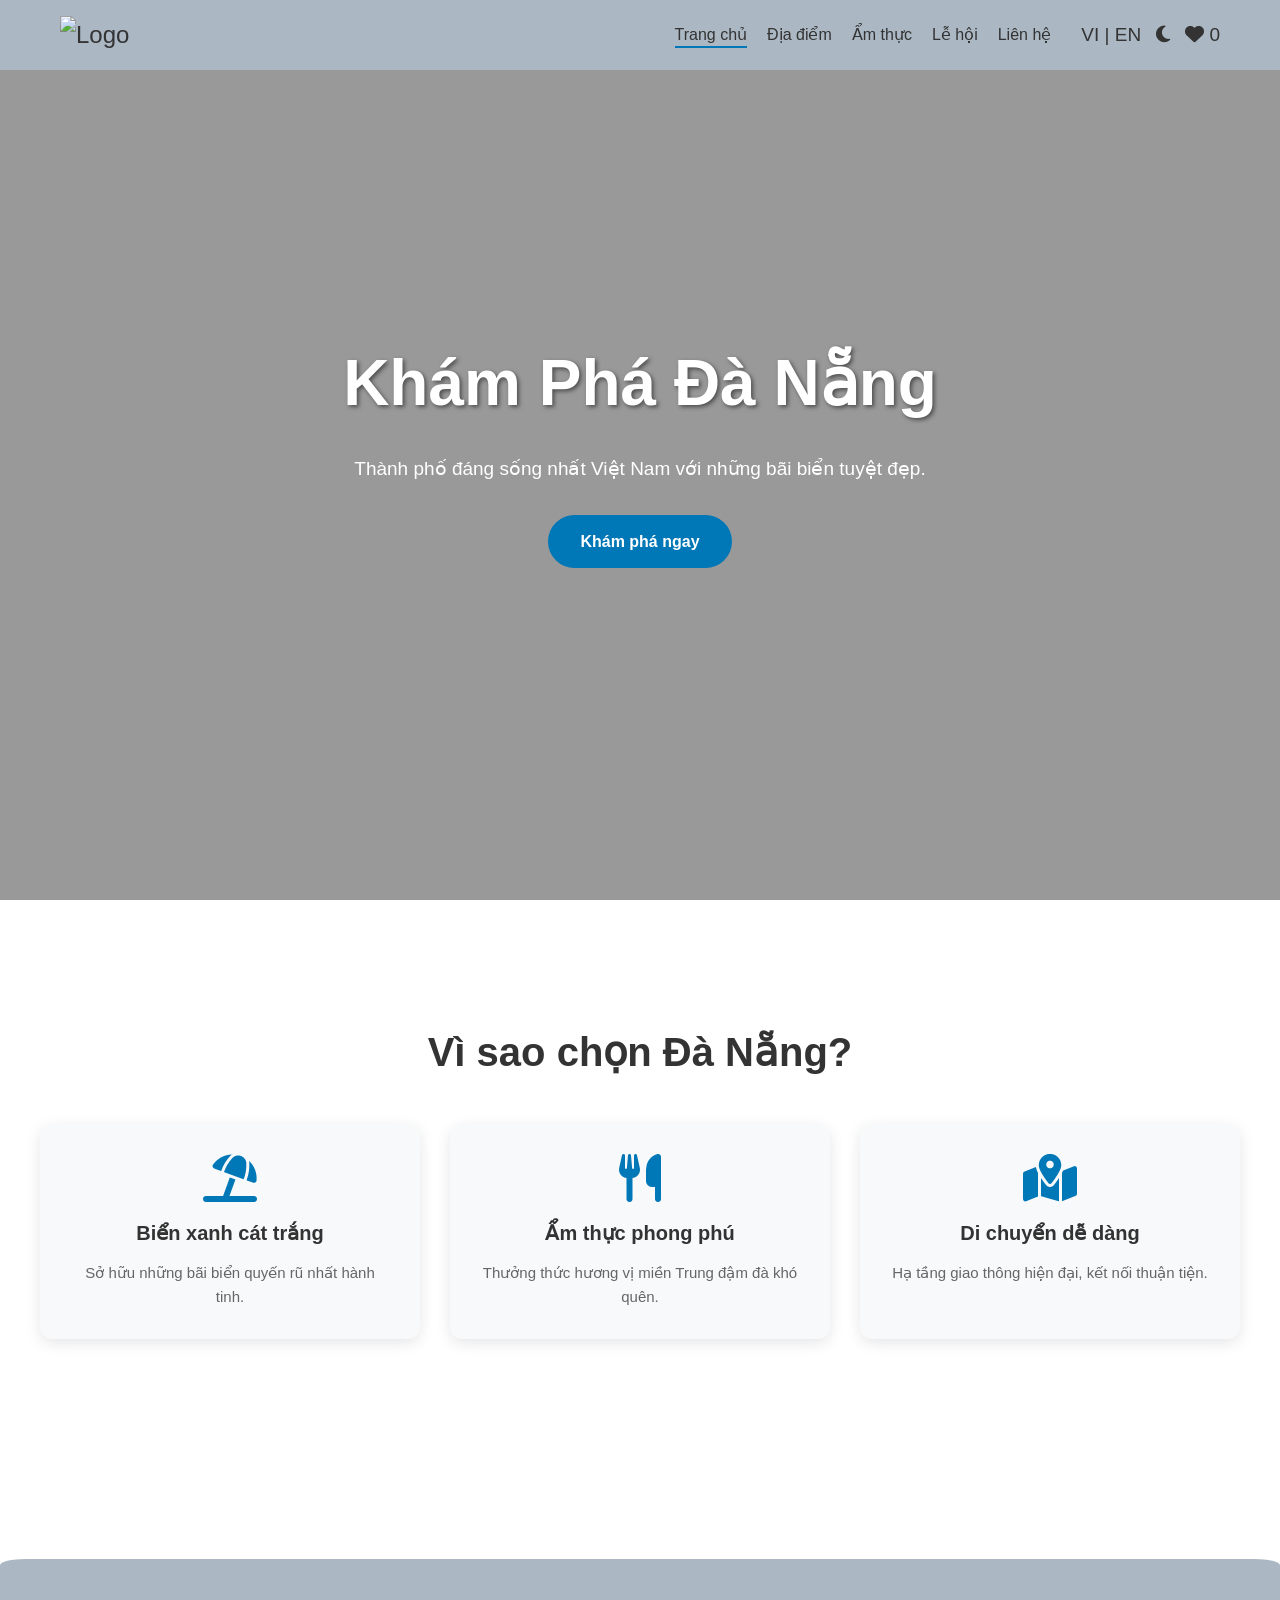
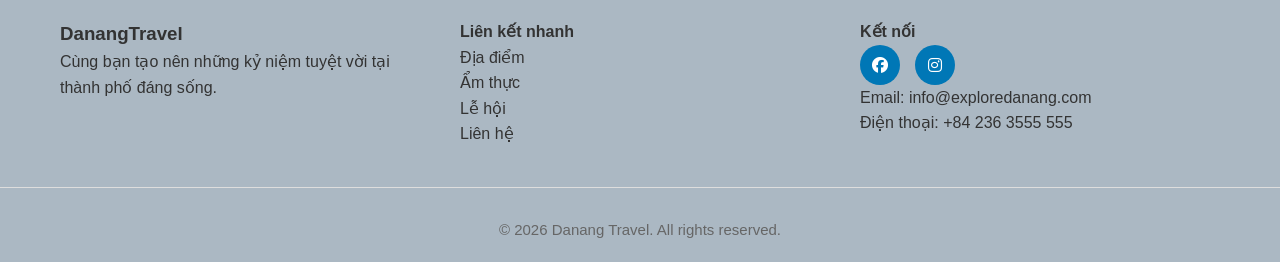
==== index.html @ ede74e79 "Update V2" ====
<!DOCTYPE html>
<html lang="vi">
<head>
    <meta charset="UTF-8">
    <meta name="viewport" content="width=device-width, initial-scale=1.0">
    <meta name="description" content="Khám phá Đà Nẵng - Thành phố đáng sống nhất Việt Nam. Trải nghiệm du lịch tuyệt vời.">
    <title>Đà Nẵng Travel | Khám Phá Thành Phố Biển</title>
    <link rel="stylesheet" href="css/style.css">
    <link rel="stylesheet" href="css/responsive.css">
    <link rel="stylesheet" href="https://cdnjs.cloudflare.com/ajax/libs/font-awesome/6.4.0/css/all.min.css">
    <!-- <link rel="stylesheet" href="../../bootstrap-5.3.8-dist/css/bootstrap.min.css"> -->
</head>
<body>
    <div id="loader" class="loader-container">
        <div class="spinner"></div>
    </div>

    <header class="header" id="header">
        <nav class="navbar container">
            <a href="index.html" class="logo">
                <img src="images/logo.png" alt="Logo">
            </a>
            
            <div class="nav-menu" id="nav-menu">
                <ul class="nav-list">
                    <li><a href="index.html" class="nav-link active" data-i18n="home">Trang chủ</a></li>
                    <li><a href="pages/destinations.html" class="nav-link" data-i18n="destinations">Địa điểm</a></li>
                    <li><a href="pages/cuisine.html" class="nav-link" data-i18n="cuisine">Ẩm thực</a></li>
                    <li><a href="pages/festival.html" class="nav-link" data-i18n="festivals">Lễ hội</a></li>
                    <li><a href="pages/contact.html" class="nav-link" data-i18n="contact">Liên hệ</a></li>
                </ul>
                <div class="nav-actions">
                    <button id="lang-toggle" class="btn-icon">VI | EN</button>
                    <button id="theme-toggle" class="btn-icon"><i class="fa-solid fa-moon"></i></button>
                    <button id="fav-btn" class="btn-icon"><i class="fa-solid fa-heart"></i> <span id="fav-count">0</span></button>
                </div>
            </div>

            <div class="hamburger" id="hamburger">
                <i class="fa-solid fa-bars"></i>
            </div>
        </nav>
    </header>

    <main>
        <section class="hero">
            <div class="slider" id="hero-slider">
                <div class="slide active" style="background-image: url('https://images.unsplash.com/photo-1559592413-7cec4d0cae2b?auto=format&fit=crop&w=1920&q=80');">
                    <div class="hero-content">
                        <h1 data-i18n="hero_title">Khám Phá Đà Nẵng</h1>
                        <p data-i18n="hero_desc">Thành phố đáng sống nhất Việt Nam với những bãi biển tuyệt đẹp và con người thân thiện.</p>
                        <a href="pages/destinations.html" class="btn btn-primary" data-i18n="explore_now">Khám phá ngay</a>
                    </div>
                </div>
                </div>
            <div class="slider-controls">
                <button id="prev-slide"><i class="fa-solid fa-chevron-left"></i></button>
                <button id="next-slide"><i class="fa-solid fa-chevron-right"></i></button>
            </div>
        </section>

        <section class="intro container fade-in">
            <h2 class="section-title" data-i18n="why_danang">Vì sao chọn Đà Nẵng?</h2>
            <div class="features-grid">
                <div class="feature-card">
                    <i class="fa-solid fa-umbrella-beach"></i>
                    <h3 data-i18n="beautiful_beach">Biển xanh cát trắng</h3>
                    <p data-i18n="beach_desc">Sở hữu những bãi biển quyến rũ nhất hành tinh.</p>
                </div>
                <div class="feature-card">
                    <i class="fa-solid fa-utensils"></i>
                    <h3 data-i18n="tasty_food">Ẩm thực phong phú</h3>
                    <p data-i18n="food_desc">Thưởng thức hương vị miền Trung đậm đà khó quên.</p>
                </div>
                <div class="feature-card">
                    <i class="fa-solid fa-map-location-dot"></i>
                    <h3 data-i18n="easy_travel">Di chuyển dễ dàng</h3>
                    <p data-i18n="travel_desc">Hạ tầng giao thông hiện đại, kết nối thuận tiện.</p>
                </div>
            </div>
        </section>
    </main>

    <footer class="footer">
        <div class="container footer-content">
            <div class="footer-col">
                <h3>Danang<span>Travel</span></h3>
                <p>Cùng bạn tạo nên những kỷ niệm tuyệt vời tại thành phố đáng sống.</p>
            </div>
            <div class="footer-col">
                <h4 data-i18n="quick_links">Liên kết nhanh</h4>
                <ul>
                    <li><a href="pages/destinations.html">Địa điểm</a></li>
                    <li><a href="pages/cuisine.html">Ẩm thực</a></li>
                    <li><a href="pages/festivals.html">Lễ hội</a></li>
                    <li><a href="pages/contact.html">Liên hệ</a></li>
                </ul>
            </div>
            <div class="footer-col">
                <h4 data-i18n="connect">Kết nối</h4>
                <div class="social-links">
                    <a href="#"><i class="fa-brands fa-facebook"></i></a>
                    <a href="#"><i class="fa-brands fa-instagram"></i></a>
                </div>
                <p class="footer-contact">
                    Email: info@exploredanang.com<br>
                    Điện thoại: +84 236 3555 555
                </p>
            </div>
        </div>
        <div class="footer-bottom">
            <p>&copy; 2026 Danang Travel. All rights reserved.</p>
        </div>
    </footer>

    <button id="back-to-top"><i class="fa-solid fa-arrow-up"></i></button>

    <script src="js/main.js"></script>
    <script src="js/slider.js"></script>
</body>
</html>
---- css/style.css ----
/* --- Variables & Reset --- */
:root {
    --primary-color: #0077b6;
    /* Xanh biển */
    --secondary-color: #ffd166;
    /* Vàng nắng */
    --text-dark: #333333;
    --text-light: #666666;
    --bg-light: #ffffff;
    --bg-gray: #f8f9fa;
    --bg-gray-100: #abb8c3;
    --transition: all 0.3s ease;
    --shadow: 0 4px 15px rgba(0,0,0,0.1);
    --radius: 12px;
}

/* Dark Mode Variables */
body.dark-mode {
    --text-dark: #f1f1f1;
    --text-light: #cccccc;
    --bg-light: #1a1a1a;
    --bg-gray: #2d2d2d;
    --shadow: 0 4px 15px rgba(255,255,255,0.05);
}

* {
    margin: 0;
    padding: 0;
    box-sizing: border-box;
    font-family: 'Segoe UI', Tahoma, Geneva, Verdana, sans-serif;
}

body {
    background-color: var(--bg-light);
    color: var(--text-dark);
    line-height: 1.6;
    transition: background-color var(--transition), color var(--transition);
}

.container {
    max-width: 1200px;
    margin: 0 auto;
    padding: 0 20px;
}

a {
    text-decoration: none;
    color: inherit;
}
ul {
    list-style: none;
}

/* --- Header & Navbar --- */
.header {
    position: fixed;
    top: 0; left: 0; width: 100%;
    background-color: var(--bg-gray-100);
    box-shadow: var(--shadow);
    z-index: 1000;
    transition: var(--transition);
}

.navbar {
    display: flex;
    justify-content: space-between;
    align-items: center;
    height: 70px;
}

.logo {
    font-size: 24px;
}
.logo img {
    height: 80px;
    width: auto;
}

.nav-menu {
    display: flex;
    align-items: center;
    gap: 30px;
}
.nav-list {
    display: flex;
    gap: 20px;
}
.nav-link {
    font-weight: 500;
    position: relative;
    padding: 5px 0;
}
.nav-link::after {
    content: '';
    position: absolute;
    width: 0;
    height: 2px;
    bottom: 0;
    left: 0;
    background-color: var(--primary-color);
    transition: var(--transition);
}
.nav-link.active::after,
.nav-link:hover::after {
    width: 100%;
}

.nav-actions {
    display: flex;
    gap: 15px;
}
.btn-icon {
    background: none;
    border: none;
    font-size: 19px;
    cursor: pointer;
    color: var(--text-dark);
}
.btn-icon i.active {
    color: #ff4d4d;
}
/* Cho tim yêu thích */

.hamburger {
    display: none;
    font-size: 24px;
    cursor: pointer;
}

/* --- Hero Section --- */
.hero {
    position: relative;
    height: 100vh;
    overflow: hidden;
}
.slide {
    position: absolute;
    top: 0;
    left: 0;
    width: 100%;
    height: 100%;
    background-size: cover;
    background-position: center;
    opacity: 0;
    transition: opacity 0.8s ease-in-out;
}
.slide.active {
    opacity: 1;
}
.slide::before {
    content: '';
    position: absolute;
    inset: 0;
    background: rgba(0,0,0,0.4);
}
.hero-content {
    position: relative;
    z-index: 10;
    height: 100%;
    display: flex;
    flex-direction: column;
    justify-content: center;
    align-items: center;
    text-align: center;
    color: #fff;
}
.hero-content h1 {
    font-size: 64px;
    margin-bottom: 20px;
    text-shadow: 2px 2px 4px rgba(0,0,0,0.5);
}
.hero-content p {
    font-size: 19px;
    margin-bottom: 30px;
}

/* Buttons */
.btn {
    padding: 12px 30px;
    border-radius: 30px;
    font-weight: bold;
    cursor: pointer;
    transition: var(--transition);
    display: inline-block;
    border: 2px solid transparent;
}
.btn-primary {
    background-color: var(--primary-color);
    color: #fff;
}
.btn-primary:hover {
    background-color: #005f8f;
    transform: translateY(-3px);
}
.btn-outline {
    border-color: var(--primary-color);
    color: var(--primary-color);
}
.btn-outline:hover {
    background-color: var(--primary-color);
    color: #fff;
}

/* --- UI Components (Cards, Grid) --- */
.section-title {
    text-align: center;
    margin: 60px 0 40px;
    font-size: 40px;
}
.destinations-grid,
.features-grid {
    display: grid;
    grid-template-columns: repeat(auto-fit, minmax(300px, 1fr));
    gap: 30px;
    margin-bottom: 60px;
}

.card {
    background: var(--bg-gray);
    border-radius: var(--radius);
    overflow: hidden;
    box-shadow: var(--shadow);
    transition: var(--transition);
    position: relative;
}
.card:hover {
    transform: translateY(-10px);
}
.card-img-wrapper {
    position: relative;
    height: 250px;
    overflow: hidden;
}
.card-img-wrapper img {
    width: 100%;
    height: 100%;
    object-fit: cover;
    transition: transform 0.5s ease;
    cursor: pointer;
}
.card:hover .card-img-wrapper img {
    transform: scale(1.1);
}
.fav-icon-btn {
    position: absolute;
    top: 15px;
    right: 15px;
    background: #fff;
    border: none;
    border-radius: 50%;
    width: 40px;
    height: 40px;
    cursor: pointer;
    font-size: 1.2rem;
    color: #ccc;
    box-shadow: var(--shadow);
    z-index: 2;
    transition: var(--transition);
}
.fav-icon-btn.liked {
    color: #ff4d4d;
}
.card-content {
    padding: 20px;
}

.feature-card {
    background: var(--bg-gray);
    border-radius: var(--radius);
    padding: 30px;
    text-align: center;
    box-shadow: var(--shadow);
    transition: var(--transition);
}

.feature-card:hover {
    transform: translateY(-10px);
    box-shadow: 0 8px 25px rgba(0, 0, 0, 0.15);
}

.feature-card i {
    font-size: 48px;
    color: var(--primary-color);
    margin-bottom: 15px;
    display: block;
}

.feature-card h3 {
    font-size: 20px;
    margin-bottom: 12px;
    color: var(--text-dark);
}

.feature-card p {
    color: var(--text-light);
    font-size: 15px;
}

/* --- Search & Utilities --- */
.search-container {
    max-width: 600px;
    margin: 0 auto 40px;
    position: relative;
}
.search-input {
    width: 100%;
    padding: 15px 50px 15px 20px;
    border-radius: 30px;
    border: 1px solid #ccc;
    font-size: 16px;
    background: var(--bg-gray);
    color: var(--text-dark);
}
.search-icon {
    position: absolute;
    right: 20px;
    top: 50%;
    transform: translateY(-50%);
    color: var(--text-light);
}
.hidden {
    display: none !important;
}

/* --- Lightbox --- */
.lightbox {
    position: fixed;
    z-index: 2000;
    left: 0;
    top: 0;
    width: 100%;
    height: 100%;
    background-color: rgba(0,0,0,0.9);
    display: flex;
    justify-content: center;
    align-items: center;
}
.lightbox-content {
    max-width: 90%;
    max-height: 80vh;
    animation: zoomIn 0.3s;
}
.close-lightbox {
    position: absolute;
    top: 20px;
    right: 40px;
    color: #f1f1f1;
    font-size: 40px;
    font-weight: bold;
    cursor: pointer;
}
.next-lightbox,
.prev-lightbox {
    cursor: pointer;
    position: absolute;
    top: 50%;
    width: auto;
    padding: 16px;
    margin-top: -50px;
    color: white;
    font-weight: bold;
    font-size: 20px;
    transition: 0.6s ease;
    user-select: none;
}
.prev-lightbox {
    left: 0;
}
.next-lightbox {
    right: 0;
}

/* Animations */
@keyframes zoomIn {
    from {
        transform: scale(0.8);
        opacity: 0;
    }
    to {
        transform: scale(1);
        opacity: 1;
    }
}
.fade-in {
    opacity: 1;
    transform: translateY(0);
    transition: 0.6s ease-out;
}
.fade-in.visible {
    opacity: 1;
    transform: translateY(0);
}

.intro {
    padding: 60px 0;
}

/* Loader */
#loader {
    position: fixed;
    inset: 0;
    background: var(--bg-light);
    z-index: 9999;
    display: flex;
    justify-content: center;
    align-items: center;
}
.spinner {
    width: 50px;
    height: 50px;
    border: 5px solid var(--bg-gray);
    border-top-color: var(--primary-color);
    border-radius: 50%;
    animation: spin 1s linear infinite;
}
@keyframes spin {
    to {
        transform: rotate(360deg);
    }
}

/* --- Footer --- */
.footer {
    background-color: var(--bg-gray-100);
    color: var(--text-dark);
    padding: 60px 0 20px;
    margin-top: 100px;
    transition: var(--transition);
    border-radius: 2% 2% 0 0;
}

.footer-content {
    display: grid;
    grid-template-columns: repeat(auto-fit, minmax(250px, 1fr));
    gap: 40px;
    margin-bottom: 40px;
}

.footer-section h3 {
    font-size: 19px;
    margin-bottom: 20px;
    color: var(--primary-color);
}

.footer-section ul li {
    margin-bottom: 12px;
}

.footer-section a {
    color: var(--text-light);
    transition: var(--transition);
    display: inline-block;
}

.footer-section a:hover {
    color: var(--primary-color);
    transform: translateX(5px);
}

/* Newsletter */
.newsletter-section {
    display: flex;
    flex-direction: column;
    gap: 15px;
}

.newsletter-input {
    display: flex;
    gap: 10px;
}

.newsletter-input input {
    flex: 1;
    padding: 12px 15px;
    border: 1px solid #ccc;
    border-radius: 8px;
    font-size: 15px;
    background: var(--bg-light);
    color: var(--text-dark);
    transition: var(--transition);
}

.newsletter-input input:focus {
    outline: none;
    border-color: var(--primary-color);
    box-shadow: 0 0 5px rgba(0, 119, 182, 0.3);
}

.newsletter-input button {
    padding: 12px 20px;
    background-color: var(--primary-color);
    color: white;
    border: none;
    border-radius: 8px;
    cursor: pointer;
    font-weight: 600;
    transition: var(--transition);
}

.newsletter-input button:hover {
    background-color: #005f8f;
    transform: translateY(-2px);
}

/* Social Links */
.social-links {
    display: flex;
    gap: 15px;
}

.social-links a {
    width: 40px;
    height: 40px;
    display: flex;
    align-items: center;
    justify-content: center;
    background-color: var(--primary-color);
    color: white;
    border-radius: 50%;
    transition: var(--transition);
}

.social-links a:hover {
    background-color: #005f8f;
    transform: translateY(-5px);
}

/* Footer Bottom */
.footer-bottom {
    display: flex;
    justify-content: space-between;
    align-items: center;
    padding-top: 30px;
    border-top: 1px solid #ddd;
    flex-wrap: wrap;
    gap: 20px;
}

.footer-bottom p {
    color: var(--text-light);
    font-size: 15px;
    text-align: center;
    flex: 1 1 100%;
}

.footer-links {
    display: flex;
    gap: 20px;
}

.footer-links a {
    color: var(--text-light);
    font-size: 15px;
    transition: var(--transition);
}

.footer-links a:hover {
    color: var(--primary-color);
}

/* Back to Top Button */
#back-to-top {
    position: fixed;
    bottom: 30px;
    right: 30px;
    background: var(--primary-color);
    color: white;
    width: 50px;
    height: 50px;
    border-radius: 50%;
    display: flex;
    justify-content: center;
    align-items: center;
    font-size: 1.5rem;
    cursor: pointer;
    box-shadow: var(--shadow);
    opacity: 0;
    pointer-events: none;
    transition: var(--transition);
    z-index: 999;
}
#back-to-top.show {
    opacity: 1;
    pointer-events: auto;
}
#back-to-top:hover {
    background: var(--primary-color);
    transform: translateY(-5px);
}

/* Dark Mode Footer */
body.dark-mode .footer {
    background-color: #222;
    border-top-color: #0099d8;
}

body.dark-mode .footer-section a {
    color: #bbb;
}

body.dark-mode .footer-section a:hover {
    color: #0099d8;
}

body.dark-mode .newsletter-input input {
    background-color: #333;
    border-color: #555;
    color: #f1f1f1;
}

body.dark-mode .footer-bottom {
    border-top-color: #444;
}

body.dark-mode .footer-links a {
    color: #bbb;
}

body.dark-mode .footer-links a:hover {
    color: #0099d8;
}

/* Responsive Footer */
@media (max-width: 768px) {
    .footer-content {
        grid-template-columns: 1fr;
        gap: 30px;
    }

    .footer-bottom {
        flex-direction: column;
        text-align: center;
    }

    .footer-links {
        justify-content: center;
    }

    .newsletter-input {
        flex-direction: column;
    }

    .back-to-top {
        bottom: 20px;
        right: 20px;
        width: 45px;
        height: 45px;
        font-size: 1.2rem;
    }
}
---- css/responsive.css ----
@media (max-width: 992px) {
    .hero-content h1 {
        font-size: 3rem;
    }
}

@media (max-width: 768px) {
    .hamburger {
        display: block;
    }

    .nav-menu {
        position: fixed;
        top: 70px;
        left: -100%;
        flex-direction: column;
        width: 100%;
        height: calc(100vh - 70px);
        background-color: var(--bg-light);
        transition: var(--transition);
        padding-top: 40px;
    }

    .nav-menu.active {
        left: 0;
    }
    .nav-list {
        flex-direction: column;
        align-items: center;
        gap: 30px;
    }

    .footer-content {
        flex-direction: column;
        gap: 30px;
        text-align: center;
    }
    .hero-content h1 {
        font-size: 2.5rem;
    }

    .next-lightbox,
    .prev-lightbox {
        padding: 10px;
        font-size: 16px;
    }
}
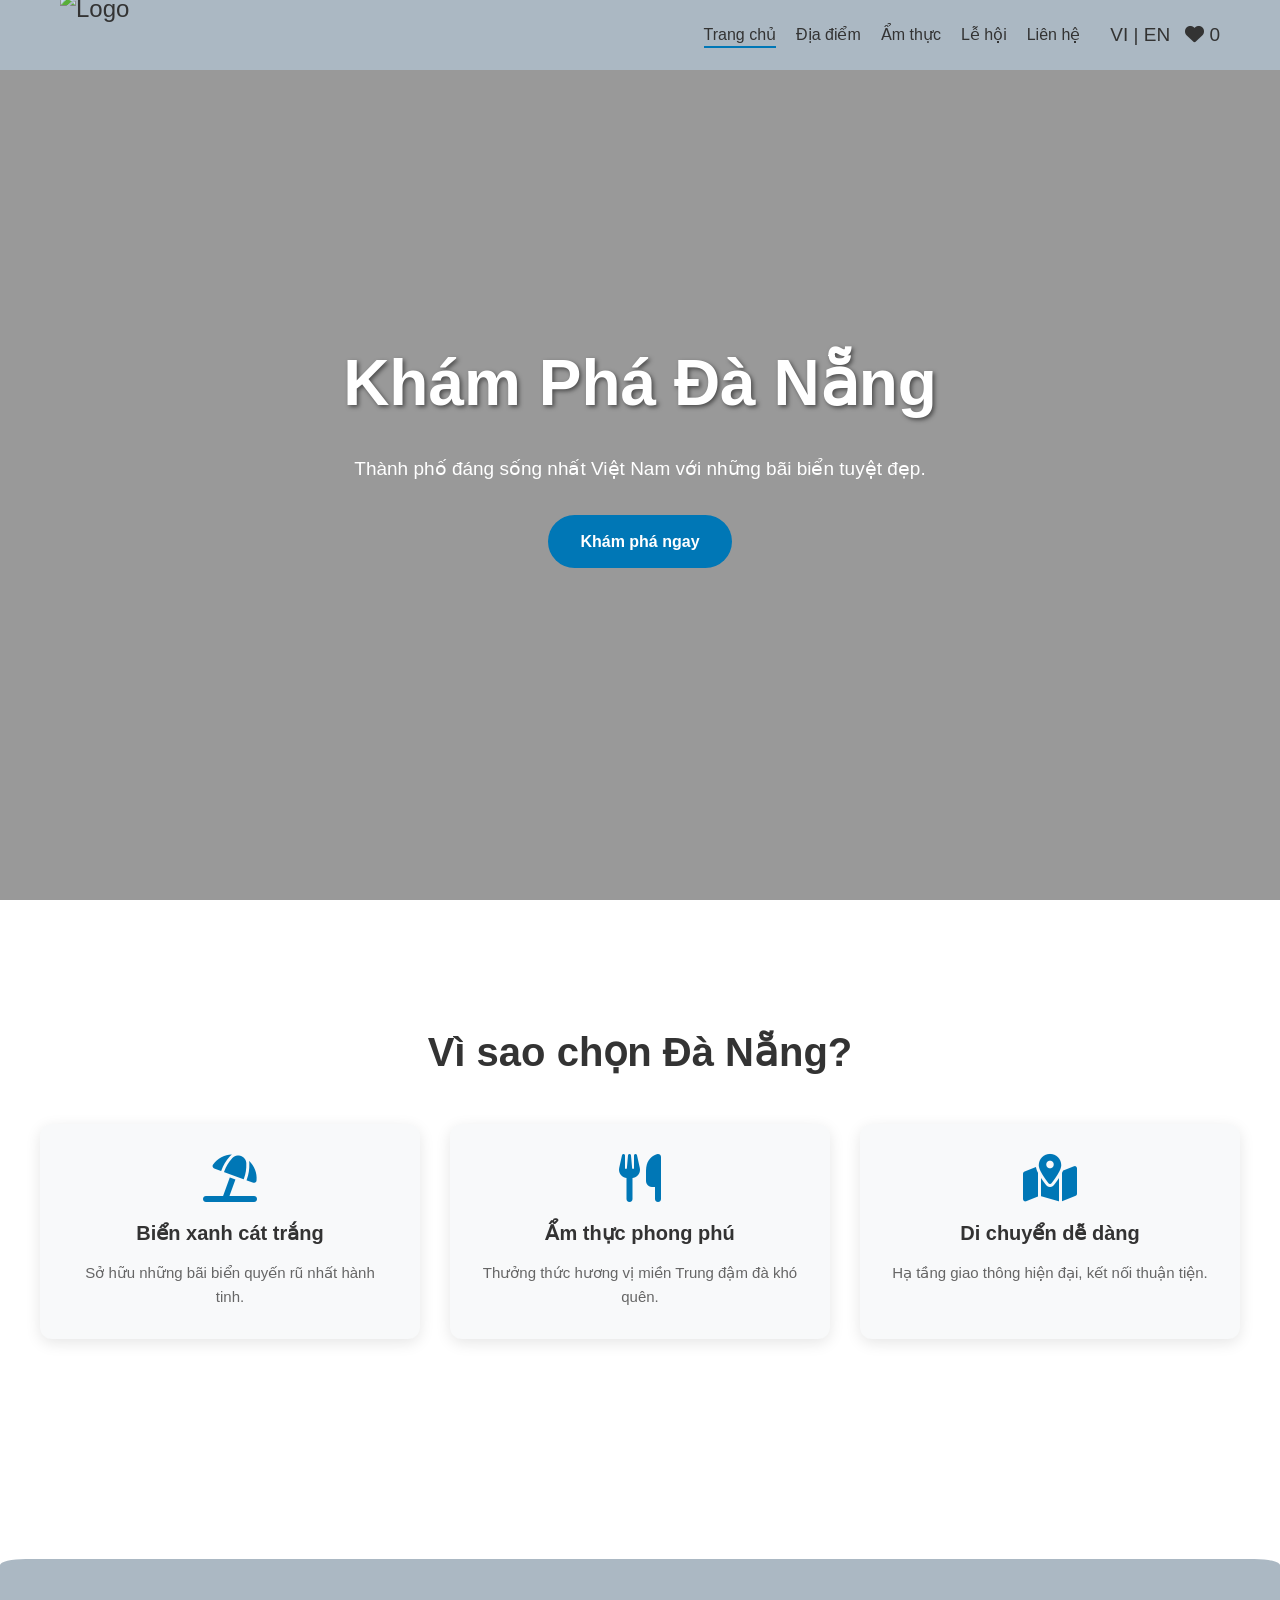
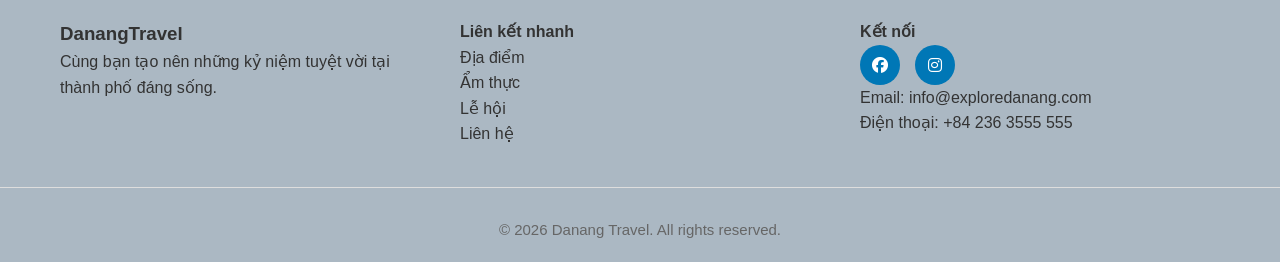
==== commit 81935250: "-Dark mode" ====
--- a/index.html
+++ b/index.html
@@ -31,7 +31,6 @@
                 </ul>
                 <div class="nav-actions">
                     <button id="lang-toggle" class="btn-icon">VI | EN</button>
-                    <button id="theme-toggle" class="btn-icon"><i class="fa-solid fa-moon"></i></button>
                     <button id="fav-btn" class="btn-icon"><i class="fa-solid fa-heart"></i> <span id="fav-count">0</span></button>
                 </div>
             </div>
--- a/css/style.css
+++ b/css/style.css
@@ -14,15 +14,6 @@
     --radius: 12px;
 }
 
-/* Dark Mode Variables */
-body.dark-mode {
-    --text-dark: #f1f1f1;
-    --text-light: #cccccc;
-    --bg-light: #1a1a1a;
-    --bg-gray: #2d2d2d;
-    --shadow: 0 4px 15px rgba(255,255,255,0.05);
-}
-
 * {
     margin: 0;
     padding: 0;
@@ -69,10 +60,12 @@
 }
 
 .logo {
+    display: flex;
+    align-items: center;
     font-size: 24px;
 }
 .logo img {
-    height: 80px;
+    height: 90px;
     width: auto;
 }
 
@@ -207,8 +200,7 @@
     margin: 60px 0 40px;
     font-size: 40px;
 }
-.destinations-grid,
-.features-grid {
+.destinations-grid, .features-grid {
     display: grid;
     grid-template-columns: repeat(auto-fit, minmax(300px, 1fr));
     gap: 30px;
@@ -588,37 +580,7 @@
     transform: translateY(-5px);
 }
 
-/* Dark Mode Footer */
-body.dark-mode .footer {
-    background-color: #222;
-    border-top-color: #0099d8;
-}
-
-body.dark-mode .footer-section a {
-    color: #bbb;
-}
-
-body.dark-mode .footer-section a:hover {
-    color: #0099d8;
-}
-
-body.dark-mode .newsletter-input input {
-    background-color: #333;
-    border-color: #555;
-    color: #f1f1f1;
-}
-
-body.dark-mode .footer-bottom {
-    border-top-color: #444;
-}
-
-body.dark-mode .footer-links a {
-    color: #bbb;
-}
-
-body.dark-mode .footer-links a:hover {
-    color: #0099d8;
-}
+
 
 /* Responsive Footer */
 @media (max-width: 768px) {
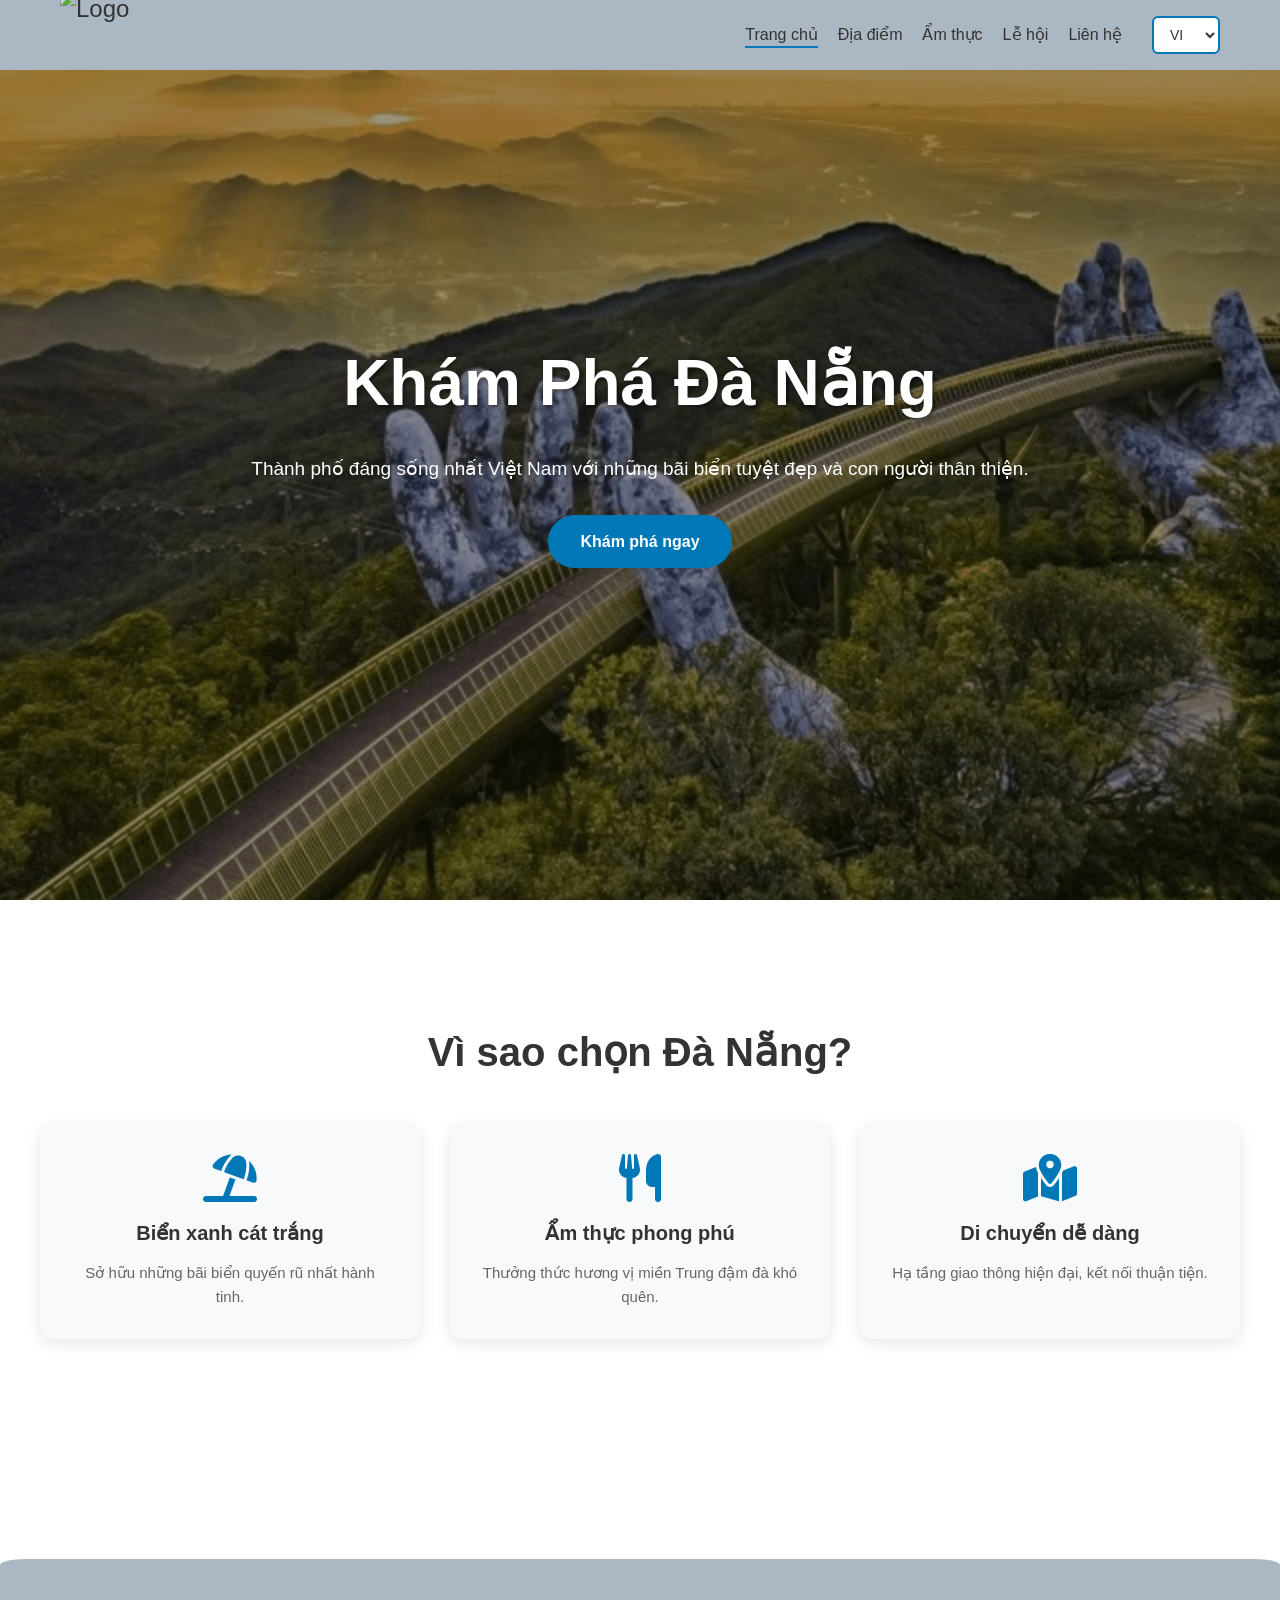
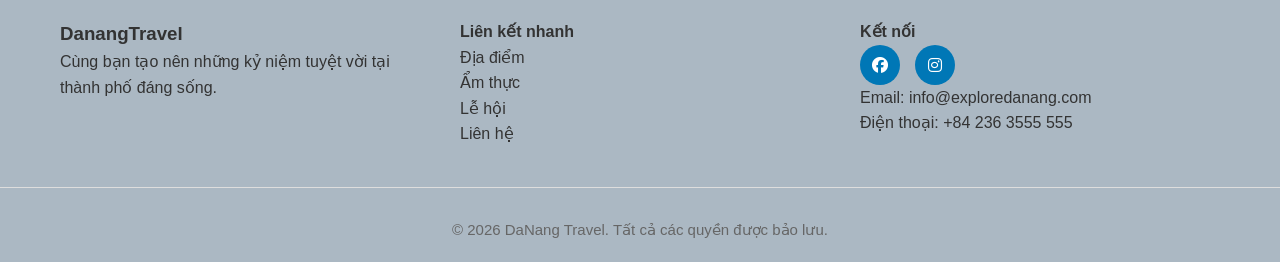
==== commit f9f7db58: "Full Update" ====
--- a/index.html
+++ b/index.html
@@ -8,7 +8,7 @@
     <link rel="stylesheet" href="css/style.css">
     <link rel="stylesheet" href="css/responsive.css">
     <link rel="stylesheet" href="https://cdnjs.cloudflare.com/ajax/libs/font-awesome/6.4.0/css/all.min.css">
-    <!-- <link rel="stylesheet" href="../../bootstrap-5.3.8-dist/css/bootstrap.min.css"> -->
+    <script src="js/i18n.js"></script>
 </head>
 <body>
     <div id="loader" class="loader-container">
@@ -30,8 +30,10 @@
                     <li><a href="pages/contact.html" class="nav-link" data-i18n="contact">Liên hệ</a></li>
                 </ul>
                 <div class="nav-actions">
-                    <button id="lang-toggle" class="btn-icon">VI | EN</button>
-                    <button id="fav-btn" class="btn-icon"><i class="fa-solid fa-heart"></i> <span id="fav-count">0</span></button>
+                    <select id="lang-toggle" class="lang-select">
+                        <option value="vi">VI</option>
+                        <option value="en">EN</option>
+                    </select>
                 </div>
             </div>
 
@@ -44,14 +46,23 @@
     <main>
         <section class="hero">
             <div class="slider" id="hero-slider">
-                <div class="slide active" style="background-image: url('https://images.unsplash.com/photo-1559592413-7cec4d0cae2b?auto=format&fit=crop&w=1920&q=80');">
+                <div class="slide active" style="background-image: url('images/destinations/cau-vang.png');">
                     <div class="hero-content">
                         <h1 data-i18n="hero_title">Khám Phá Đà Nẵng</h1>
                         <p data-i18n="hero_desc">Thành phố đáng sống nhất Việt Nam với những bãi biển tuyệt đẹp và con người thân thiện.</p>
                         <a href="pages/destinations.html" class="btn btn-primary" data-i18n="explore_now">Khám phá ngay</a>
                     </div>
                 </div>
+
+                <div class="slide" style="background-image: url('images/destinations/Quang-canh-bien-My-Khe.png');">
+                    <div class="hero-content">
+                        <h1 data-i18n="hero_title_2">Biển Xanh Cát Trắng</h1>
+                        <p data-i18n="hero_desc_2">Sở hữu những bãi biển quyến rũ nhất hành tinh do Forbes bình chọn.</p>
+                        <a href="pages/destinations.html" class="btn btn-primary" data-i18n="explore_now">Khám phá ngay</a>
+                    </div>
                 </div>
+            </div>
+
             <div class="slider-controls">
                 <button id="prev-slide"><i class="fa-solid fa-chevron-left"></i></button>
                 <button id="next-slide"><i class="fa-solid fa-chevron-right"></i></button>
@@ -84,15 +95,15 @@
         <div class="container footer-content">
             <div class="footer-col">
                 <h3>Danang<span>Travel</span></h3>
-                <p>Cùng bạn tạo nên những kỷ niệm tuyệt vời tại thành phố đáng sống.</p>
+                <p data-i18n="footer_desc">Cùng bạn tạo nên những kỷ niệm tuyệt vời tại thành phố đáng sống.</p>
             </div>
             <div class="footer-col">
                 <h4 data-i18n="quick_links">Liên kết nhanh</h4>
                 <ul>
-                    <li><a href="pages/destinations.html">Địa điểm</a></li>
-                    <li><a href="pages/cuisine.html">Ẩm thực</a></li>
-                    <li><a href="pages/festivals.html">Lễ hội</a></li>
-                    <li><a href="pages/contact.html">Liên hệ</a></li>
+                    <li><a href="pages/destinations.html" data-i18n="destinations">Địa điểm</a></li>
+                    <li><a href="pages/cuisine.html" data-i18n="cuisine">Ẩm thực</a></li>
+                    <li><a href="pages/festival.html" data-i18n="festivals">Lễ hội</a></li>
+                    <li><a href="pages/contact.html" data-i18n="contact">Liên hệ</a></li>
                 </ul>
             </div>
             <div class="footer-col">
@@ -102,13 +113,13 @@
                     <a href="#"><i class="fa-brands fa-instagram"></i></a>
                 </div>
                 <p class="footer-contact">
-                    Email: info@exploredanang.com<br>
-                    Điện thoại: +84 236 3555 555
+                    <span data-i18n="email">Email</span>: info@exploredanang.com<br>
+                    <span data-i18n="phone">Điện thoại</span>: +84 236 3555 555
                 </p>
             </div>
         </div>
         <div class="footer-bottom">
-            <p>&copy; 2026 Danang Travel. All rights reserved.</p>
+            <p data-i18n="all_rights">&copy; 2026 DaNang Travel. Tất cả các quyền được bảo lưu.</p>
         </div>
     </footer>
 
--- a/css/style.css
+++ b/css/style.css
@@ -1,612 +1,877 @@
-/* --- Variables & Reset --- */
 :root {
-    --primary-color: #0077b6;
-    /* Xanh biển */
-    --secondary-color: #ffd166;
-    /* Vàng nắng */
-    --text-dark: #333333;
-    --text-light: #666666;
-    --bg-light: #ffffff;
-    --bg-gray: #f8f9fa;
-    --bg-gray-100: #abb8c3;
-    --transition: all 0.3s ease;
-    --shadow: 0 4px 15px rgba(0,0,0,0.1);
-    --radius: 12px;
-}
-
+  --primary-color: #0077b6;
+  --secondary-color: #ffd166;
+  --text-dark: #333;
+  --text-light: #666;
+  --bg-light: #fff;
+  --bg-gray: #f8f9fa;
+  --bg-gray-100: #abb8c3;
+  --transition: all 0.3s ease;
+  --shadow: 0 4px 15px rgba(0, 0, 0, 0.1);
+  --radius: 12px;
+}
+@keyframes fadein {
+  from {
+    opacity: 0;
+    transform: translatey(20px);
+  }
+  to {
+    opacity: 1;
+    transform: translatey(0);
+  }
+}
+@keyframes spin {
+  0% {
+    transform: rotate(0deg);
+  }
+  100% {
+    transform: rotate(360deg);
+  }
+}
+.fade-in {
+  animation: fadein 0.6s ease-out forwards;
+}
+.loader-container {
+  position: fixed;
+  inset: 0;
+  background: #fff;
+  display: flex;
+  justify-content: center;
+  align-items: center;
+  z-index: 9999;
+  opacity: 1;
+  transition: opacity 0.3s ease;
+}
+.spinner {
+  width: 50px;
+  height: 50px;
+  border: 4px solid var(--bg-gray);
+  border-top: 4px solid var(--primary-color);
+  border-radius: 50%;
+  animation: spin 1s linear infinite;
+}
 * {
-    margin: 0;
-    padding: 0;
-    box-sizing: border-box;
-    font-family: 'Segoe UI', Tahoma, Geneva, Verdana, sans-serif;
-}
-
+  margin: 0;
+  padding: 0;
+  box-sizing: border-box;
+  font-family: "segoe ui", tahoma, geneva, verdana, sans-serif;
+}
 body {
-    background-color: var(--bg-light);
-    color: var(--text-dark);
-    line-height: 1.6;
-    transition: background-color var(--transition), color var(--transition);
-}
-
+  background-color: var(--bg-light);
+  color: var(--text-dark);
+  line-height: 1.6;
+  transition: background-color var(--transition), color var(--transition);
+}
 .container {
-    max-width: 1200px;
-    margin: 0 auto;
-    padding: 0 20px;
-}
-
+  max-width: 1200px;
+  margin: 0 auto;
+  padding: 0 20px;
+}
 a {
-    text-decoration: none;
-    color: inherit;
+  text-decoration: none;
+  color: inherit;
 }
 ul {
-    list-style: none;
-}
-
-/* --- Header & Navbar --- */
+  list-style: none;
+}
 .header {
-    position: fixed;
-    top: 0; left: 0; width: 100%;
-    background-color: var(--bg-gray-100);
-    box-shadow: var(--shadow);
-    z-index: 1000;
-    transition: var(--transition);
-}
-
+  position: fixed;
+  top: 0;
+  left: 0;
+  width: 100%;
+  background-color: var(--bg-gray-100);
+  box-shadow: var(--shadow);
+  z-index: 1000;
+  transition: var(--transition);
+}
 .navbar {
-    display: flex;
-    justify-content: space-between;
-    align-items: center;
-    height: 70px;
-}
-
+  display: flex;
+  justify-content: space-between;
+  align-items: center;
+  height: 70px;
+}
 .logo {
-    display: flex;
-    align-items: center;
-    font-size: 24px;
+  display: flex;
+  align-items: center;
+  font-size: 24px;
 }
 .logo img {
-    height: 90px;
-    width: auto;
-}
-
+  height: 90px;
+  width: auto;
+}
 .nav-menu {
-    display: flex;
-    align-items: center;
-    gap: 30px;
+  display: flex;
+  align-items: center;
+  gap: 30px;
 }
 .nav-list {
-    display: flex;
-    gap: 20px;
+  display: flex;
+  gap: 20px;
 }
 .nav-link {
-    font-weight: 500;
-    position: relative;
-    padding: 5px 0;
+  font-weight: 500;
+  position: relative;
+  padding: 5px 0;
 }
 .nav-link::after {
-    content: '';
-    position: absolute;
-    width: 0;
-    height: 2px;
-    bottom: 0;
-    left: 0;
-    background-color: var(--primary-color);
-    transition: var(--transition);
+  content: "";
+  position: absolute;
+  width: 0;
+  height: 2px;
+  bottom: 0;
+  left: 0;
+  background-color: var(--primary-color);
+  transition: var(--transition);
 }
 .nav-link.active::after,
 .nav-link:hover::after {
+  width: 100%;
+}
+.nav-actions {
+  display: flex;
+  gap: 15px;
+}
+.btn-icon {
+  background: none;
+  border: none;
+  font-size: 19px;
+  cursor: pointer;
+  color: var(--text-dark);
+}
+.btn-icon i.active {
+  color: #ff4d4d;
+}
+.lang-select {
+  padding: 8px 12px;
+  font-size: 14px;
+  font-weight: 500;
+  border: 2px solid var(--primary-color);
+  border-radius: 6px;
+  background-color: #fff;
+  color: var(--text-dark);
+  cursor: pointer;
+  transition: var(--transition);
+}
+.lang-select:hover {
+  background-color: var(--bg-gray);
+  box-shadow: 0 2px 8px rgba(0, 0, 0, 0.1);
+}
+.lang-select:focus {
+  outline: none;
+  border-color: #005f8f;
+  box-shadow: 0 0 0 3px rgba(0, 119, 182, 0.1);
+}
+.lang-select option {
+  padding: 8px;
+  background-color: #fff;
+  color: var(--text-dark);
+}
+.hamburger {
+  display: none;
+  font-size: 24px;
+  cursor: pointer;
+}
+.hero {
+  position: relative;
+  height: 100vh;
+  overflow: hidden;
+}
+.slide {
+  position: absolute;
+  top: 0;
+  left: 0;
+  width: 100%;
+  height: 100%;
+  background-size: cover;
+  background-position: center;
+  opacity: 0;
+  transition: opacity 0.8s ease-in-out;
+}
+.slide.active {
+  opacity: 1;
+}
+.slide::before {
+  content: "";
+  position: absolute;
+  inset: 0;
+  background: rgba(0, 0, 0, 0.4);
+}
+.hero-content {
+  position: relative;
+  z-index: 10;
+  height: 100%;
+  display: flex;
+  flex-direction: column;
+  justify-content: center;
+  align-items: center;
+  text-align: center;
+  color: #fff;
+}
+.hero-content h1 {
+  font-size: 64px;
+  margin-bottom: 20px;
+  text-shadow: 2px 2px 4px rgba(0, 0, 0, 0.5);
+}
+.hero-content p {
+  font-size: 19px;
+  margin-bottom: 30px;
+}
+.btn {
+  padding: 12px 30px;
+  border-radius: 30px;
+  font-weight: bold;
+  cursor: pointer;
+  transition: var(--transition);
+  display: inline-block;
+  border: 2px solid transparent;
+}
+.btn-primary,
+.btn-outline,
+.btn-secondary {
+  color: #fff;
+}
+.btn-primary {
+  background-color: var(--primary-color);
+}
+.btn-primary:hover {
+  background-color: #005f8f;
+  transform: translatey(-3px);
+}
+.btn-outline {
+  border-color: var(--primary-color);
+  color: var(--primary-color);
+  background: transparent;
+}
+.btn-outline:hover {
+  background-color: var(--primary-color);
+  color: #fff;
+}
+.btn-secondary {
+  background-color: #f5f5f5;
+  color: var(--primary-color);
+  border: 2px solid var(--primary-color);
+}
+.btn-secondary:hover {
+  background-color: var(--primary-color);
+  color: #fff;
+}
+.section-title {
+  text-align: center;
+  margin: 60px 0 40px;
+  font-size: 40px;
+}
+.destinations-grid,
+.features-grid {
+  display: grid;
+  grid-template-columns: repeat(auto-fit, minmax(300px, 1fr));
+  gap: 30px;
+  margin-bottom: 60px;
+}
+.card,
+.card-img-wrapper {
+  background: var(--bg-gray);
+  border-radius: var(--radius);
+  overflow: hidden;
+  box-shadow: var(--shadow);
+  transition: var(--transition);
+}
+.card {
+  position: relative;
+}
+.card:hover {
+  transform: translatey(-10px);
+}
+.card-img-wrapper {
+  position: relative;
+  height: 250px;
+  background: none;
+  box-shadow: none;
+}
+.card-img-wrapper img {
+  width: 100%;
+  height: 100%;
+  object-fit: cover;
+  transition: transform 0.5s ease;
+  cursor: pointer;
+}
+.card:hover .card-img-wrapper img {
+  transform: scale(1.1);
+}
+.card-content {
+  padding: 20px;
+}
+.feature-card,
+.card {
+  background: var(--bg-gray);
+  border-radius: var(--radius);
+  box-shadow: var(--shadow);
+  transition: var(--transition);
+}
+.feature-card {
+  padding: 30px;
+  text-align: center;
+}
+.feature-card:hover {
+  transform: translatey(-10px);
+  box-shadow: 0 8px 25px rgba(0, 0, 0, 0.15);
+}
+.feature-card i {
+  font-size: 48px;
+  color: var(--primary-color);
+  margin-bottom: 15px;
+  display: block;
+}
+.feature-card h3 {
+  font-size: 20px;
+  margin-bottom: 12px;
+  color: var(--text-dark);
+}
+.feature-card p {
+  color: var(--text-light);
+  font-size: 15px;
+}
+.search-container,
+.search-box {
+  position: relative;
+  max-width: 600px;
+  margin: 0 auto 40px;
+}
+.search-input {
+  width: 100%;
+  padding: 15px 50px 15px 20px;
+  border-radius: 30px;
+  border: 1px solid #ccc;
+  font-size: 16px;
+  background: var(--bg-gray);
+  color: var(--text-dark);
+}
+.search-box .search-input {
+  padding: 15px 20px;
+  border: none;
+  box-shadow: var(--shadow);
+}
+.search-icon,
+.search-box i {
+  position: absolute;
+  right: 20px;
+  top: 50%;
+  transform: translatey(-50%);
+  color: var(--text-light);
+}
+.hidden {
+  display: none !important;
+}
+.lightbox {
+  position: fixed;
+  inset: 0;
+  z-index: 2000;
+  background-color: rgba(0, 0, 0, 0.9);
+  display: flex;
+  justify-content: center;
+  align-items: center;
+}
+.lightbox-content {
+  max-width: 90%;
+  max-height: 80vh;
+  animation: zoomin 0.3s;
+}
+@keyframes zoomin {
+  from {
+    transform: scale(0.8);
+    opacity: 0;
+  }
+  to {
+    transform: scale(1);
+    opacity: 1;
+  }
+}
+.close-lightbox,
+.prev-lightbox,
+.next-lightbox {
+  color: #fff;
+  font-weight: bold;
+  cursor: pointer;
+  font-size: 20px;
+  transition: 0.6s ease;
+  user-select: none;
+}
+.close-lightbox {
+  position: absolute;
+  top: 20px;
+  right: 40px;
+  font-size: 40px;
+}
+.prev-lightbox,
+.next-lightbox {
+  position: absolute;
+  top: 50%;
+  width: auto;
+  padding: 16px;
+  margin-top: -50px;
+}
+.prev-lightbox {
+  left: 0;
+}
+.next-lightbox {
+  right: 0;
+}
+.intro {
+  padding: 60px 0;
+}
+.footer {
+  background-color: var(--bg-gray-100);
+  color: var(--text-dark);
+  padding: 60px 0 20px;
+  margin-top: 100px;
+  transition: var(--transition);
+  border-radius: 2% 2% 0 0;
+}
+.footer-content {
+  display: grid;
+  grid-template-columns: repeat(auto-fit, minmax(250px, 1fr));
+  gap: 40px;
+  margin-bottom: 40px;
+}
+.footer-section h3 {
+  font-size: 19px;
+  margin-bottom: 20px;
+  color: var(--primary-color);
+}
+.footer-section ul li {
+  margin-bottom: 12px;
+}
+.footer-section a {
+  color: var(--text-light);
+  transition: var(--transition);
+  display: inline-block;
+}
+.footer-section a:hover {
+  color: var(--primary-color);
+  transform: translatex(5px);
+}
+.newsletter-section {
+  display: flex;
+  flex-direction: column;
+  gap: 15px;
+}
+.newsletter-input {
+  display: flex;
+  gap: 10px;
+}
+.newsletter-input input,
+.form-group input,
+.form-group textarea {
+  padding: 12px;
+  border: 1px solid #ddd;
+  border-radius: 8px;
+  font-size: 14px;
+  transition: var(--transition);
+}
+.newsletter-input input {
+  flex: 1;
+  background: var(--bg-light);
+  color: var(--text-dark);
+}
+.newsletter-input input:focus,
+.form-group input:focus,
+.form-group textarea:focus {
+  outline: none;
+  border-color: var(--primary-color);
+  box-shadow: 0 0 5px rgba(0, 119, 182, 0.3);
+}
+.newsletter-input button {
+  padding: 12px 20px;
+  background-color: var(--primary-color);
+  color: #fff;
+  border: none;
+  border-radius: 8px;
+  cursor: pointer;
+  font-weight: 600;
+  transition: var(--transition);
+}
+.newsletter-input button:hover {
+  background-color: #005f8f;
+  transform: translatey(-2px);
+}
+.social-links,
+.social-links-large {
+  display: flex;
+  gap: 15px;
+}
+.social-links-large {
+  flex-wrap: wrap;
+}
+.social-links a,
+.social-link {
+  display: flex;
+  align-items: center;
+  justify-content: center;
+  gap: 8px;
+  background-color: var(--primary-color);
+  color: #fff;
+  border-radius: 50%;
+  transition: var(--transition);
+}
+.social-links a {
+  width: 40px;
+  height: 40px;
+}
+.social-links a:hover,
+.social-link:hover {
+  background-color: #005f8f;
+  transform: translatey(-5px);
+}
+.social-link {
+  padding: 10px 15px;
+  background-color: var(--bg-gray);
+  color: var(--text-dark);
+  border-radius: 8px;
+}
+.social-link:hover {
+  background-color: var(--primary-color);
+  color: #fff;
+  transform: none;
+}
+.social-link i {
+  font-size: 20px;
+}
+.footer-bottom {
+  display: flex;
+  justify-content: space-between;
+  align-items: center;
+  padding-top: 30px;
+  border-top: 1px solid #ddd;
+  flex-wrap: wrap;
+  gap: 20px;
+}
+.footer-bottom p {
+  color: var(--text-light);
+  font-size: 15px;
+  text-align: center;
+  flex: 1 1 100%;
+}
+.footer-links {
+  display: flex;
+  gap: 20px;
+}
+.footer-links a {
+  color: var(--text-light);
+  font-size: 15px;
+  transition: var(--transition);
+}
+.footer-links a:hover {
+  color: var(--primary-color);
+}
+#back-to-top {
+  position: fixed;
+  bottom: 30px;
+  right: 30px;
+  background: var(--primary-color);
+  color: #fff;
+  width: 50px;
+  height: 50px;
+  border-radius: 50%;
+  display: flex;
+  justify-content: center;
+  align-items: center;
+  font-size: 1.5rem;
+  cursor: pointer;
+  box-shadow: var(--shadow);
+  opacity: 0;
+  pointer-events: none;
+  transition: var(--transition);
+  z-index: 999;
+}
+#back-to-top.show {
+  opacity: 1;
+  pointer-events: auto;
+}
+#back-to-top:hover {
+  background: var(--primary-color);
+  transform: translatey(-5px);
+}
+@media (max-width: 768px) {
+  .footer-content {
+    grid-template-columns: 1fr;
+    gap: 30px;
+  }
+  .footer-bottom {
+    flex-direction: column;
+    text-align: center;
+  }
+  .footer-links {
+    justify-content: center;
+  }
+  .newsletter-input {
+    flex-direction: column;
+  }
+  .back-to-top {
+    bottom: 20px;
+    right: 20px;
+    width: 45px;
+    height: 45px;
+    font-size: 1.2rem;
+  }
+}
+.destinations-hero,
+.cuisine-hero,
+.festival-hero,
+.contact-hero {
+  color: #fff;
+  padding: 100px 20px 60px;
+  text-align: center;
+  margin-top: 70px;
+}
+.destinations-hero {
+  background: linear-gradient(135deg, var(--primary-color) 0%, #00a8cc 100%);
+}
+.cuisine-hero {
+  background: linear-gradient(135deg, #ff6b35 0%, #f7931e 100%);
+}
+.festival-hero {
+  background: linear-gradient(135deg, #8e44ad 0%, #2980b9 100%);
+}
+.contact-hero {
+  background: linear-gradient(135deg, #16a085 0%, #27ae60 100%);
+}
+.destinations-hero h1,
+.cuisine-hero h1,
+.festival-hero h1,
+.contact-hero h1 {
+  font-size: 48px;
+  margin-bottom: 10px;
+}
+.destinations,
+.cuisine-section,
+.festival-section,
+.contact-section {
+  padding: 60px 0;
+}
+.destination-card,
+.cuisine-card,
+.festival-card {
+  background: #fff;
+  border-radius: var(--radius);
+  overflow: hidden;
+  box-shadow: var(--shadow);
+  transition: var(--transition);
+}
+.destination-card:hover,
+.cuisine-card:hover,
+.festival-card:hover {
+  transform: translatey(-10px);
+  box-shadow: 0 8px 25px rgba(0, 0, 0, 0.15);
+}
+.destination-card .card-image,
+.cuisine-card .card-image,
+.festival-card .card-image {
+  width: 100%;
+  overflow: hidden;
+}
+.destination-card .card-image {
+  height: 250px;
+}
+.cuisine-card .card-image,
+.festival-card .card-image {
+  height: 220px;
+}
+.destination-card .card-image img,
+.cuisine-card .card-image img,
+.festival-card .card-image img {
+  width: 100%;
+  height: 100%;
+  object-fit: cover;
+  transition: var(--transition);
+}
+.destination-card:hover .card-image img,
+.cuisine-card:hover .card-image img,
+.festival-card:hover .card-image img {
+  transform: scale(1.1);
+}
+.destination-card .card-content,
+.cuisine-card .card-content,
+.festival-card .card-content {
+  padding: 20px;
+}
+.destinations-grid {
+  display: grid;
+  grid-template-columns: repeat(auto-fill, minmax(300px, 1fr));
+  gap: 30px;
+  margin-bottom: 40px;
+}
+.destination-card h3 {
+  font-size: 20px;
+  margin-bottom: 10px;
+}
+.destination-card p {
+  color: var(--text-light);
+  margin-bottom: 15px;
+  font-size: 14px;
+}
+.location {
+  color: var(--primary-color);
+  font-size: 13px;
+  margin-bottom: 15px;
+}
+.no-result-msg {
+  text-align: center;
+  padding: 40px;
+  color: var(--text-light);
+  font-size: 18px;
+}
+.cuisine-grid {
+  display: grid;
+  grid-template-columns: repeat(auto-fill, minmax(280px, 1fr));
+  gap: 30px;
+}
+.cuisine-card h3,
+.festival-card h3 {
+  font-size: 18px;
+  margin-bottom: 10px;
+}
+.cuisine-card h3 {
+  color: #ff6b35;
+}
+.cuisine-card p,
+.festival-card p {
+  color: var(--text-light);
+  margin-bottom: 15px;
+  font-size: 14px;
+}
+.card-meta {
+  display: flex;
+  justify-content: space-between;
+  font-size: 13px;
+  color: var(--text-light);
+}
+.festival-timeline {
+  display: grid;
+  grid-template-columns: repeat(auto-fill, minmax(300px, 1fr));
+  gap: 30px;
+}
+.festival-card {
+  border-left: 5px solid #8e44ad;
+}
+.festival-card h3 {
+  color: #8e44ad;
+}
+.festival-meta {
+  display: flex;
+  gap: 15px;
+  font-size: 13px;
+  color: var(--text-light);
+  margin-bottom: 10px;
+}
+.contact-container {
+  display: grid;
+  grid-template-columns: 1fr 1fr;
+  gap: 50px;
+  align-items: start;
+}
+.contact-form-wrapper h2,
+.contact-info-wrapper h2 {
+  font-size: 24px;
+  margin-bottom: 30px;
+  color: var(--text-dark);
+}
+.contact-form {
+  background: var(--bg-gray);
+  padding: 30px;
+  border-radius: var(--radius);
+}
+.form-group {
+  margin-bottom: 20px;
+}
+.form-group label {
+  display: block;
+  margin-bottom: 8px;
+  font-weight: 500;
+  color: var(--text-dark);
+}
+.form-group input,
+.form-group textarea {
+  width: 100%;
+  padding: 12px;
+  border: 1px solid #ddd;
+  border-radius: 8px;
+  font-size: 14px;
+  font-family: inherit;
+  transition: var(--transition);
+}
+.contact-form .btn {
+  width: 100%;
+  margin-top: 10px;
+}
+.info-section {
+  margin-bottom: 40px;
+}
+.info-section h2 {
+  font-size: 18px;
+  margin-bottom: 20px;
+}
+.contact-item {
+  display: flex;
+  gap: 15px;
+  margin-bottom: 20px;
+}
+.contact-item i {
+  font-size: 24px;
+  color: var(--primary-color);
+  width: 30px;
+  text-align: center;
+  margin-top: 5px;
+}
+.contact-item div p {
+  margin: 0;
+  padding: 0;
+}
+.contact-item div p:first-child {
+  font-weight: 500;
+  color: var(--text-dark);
+}
+.contact-item div p:last-child {
+  color: var(--text-light);
+  font-size: 14px;
+}
+.map-placeholder {
+  background: var(--bg-gray);
+  border-radius: var(--radius);
+  aspect-ratio: 1/1;
+  display: flex;
+  flex-direction: column;
+  justify-content: center;
+  align-items: center;
+  color: var(--text-light);
+  margin-bottom: 20px;
+}
+.map-placeholder img {
+  width: 100%;
+  height: 100%;
+  border-radius: var(--radius);
+  object-fit: cover;
+}
+@media (max-width: 768px) {
+  .destinations-hero h1,
+  .cuisine-hero h1,
+  .festival-hero h1,
+  .contact-hero h1 {
+    font-size: 36px;
+  }
+  .destinations-grid,
+  .cuisine-grid,
+  .festival-timeline {
+    grid-template-columns: 1fr;
+  }
+  .contact-container {
+    grid-template-columns: 1fr;
+    gap: 30px;
+  }
+  .social-links-large,
+  .social-link {
+    flex-direction: column;
+  }
+  .social-link {
     width: 100%;
-}
-
-.nav-actions {
-    display: flex;
-    gap: 15px;
-}
-.btn-icon {
-    background: none;
-    border: none;
-    font-size: 19px;
-    cursor: pointer;
-    color: var(--text-dark);
-}
-.btn-icon i.active {
-    color: #ff4d4d;
-}
-/* Cho tim yêu thích */
-
-.hamburger {
-    display: none;
-    font-size: 24px;
-    cursor: pointer;
-}
-
-/* --- Hero Section --- */
-.hero {
-    position: relative;
-    height: 100vh;
-    overflow: hidden;
-}
-.slide {
-    position: absolute;
-    top: 0;
-    left: 0;
-    width: 100%;
-    height: 100%;
-    background-size: cover;
-    background-position: center;
-    opacity: 0;
-    transition: opacity 0.8s ease-in-out;
-}
-.slide.active {
-    opacity: 1;
-}
-.slide::before {
-    content: '';
-    position: absolute;
-    inset: 0;
-    background: rgba(0,0,0,0.4);
-}
-.hero-content {
-    position: relative;
-    z-index: 10;
-    height: 100%;
-    display: flex;
-    flex-direction: column;
     justify-content: center;
-    align-items: center;
-    text-align: center;
-    color: #fff;
-}
-.hero-content h1 {
-    font-size: 64px;
-    margin-bottom: 20px;
-    text-shadow: 2px 2px 4px rgba(0,0,0,0.5);
-}
-.hero-content p {
-    font-size: 19px;
-    margin-bottom: 30px;
-}
-
-/* Buttons */
-.btn {
-    padding: 12px 30px;
-    border-radius: 30px;
-    font-weight: bold;
-    cursor: pointer;
-    transition: var(--transition);
-    display: inline-block;
-    border: 2px solid transparent;
-}
-.btn-primary {
-    background-color: var(--primary-color);
-    color: #fff;
-}
-.btn-primary:hover {
-    background-color: #005f8f;
-    transform: translateY(-3px);
-}
-.btn-outline {
-    border-color: var(--primary-color);
-    color: var(--primary-color);
-}
-.btn-outline:hover {
-    background-color: var(--primary-color);
-    color: #fff;
-}
-
-/* --- UI Components (Cards, Grid) --- */
-.section-title {
-    text-align: center;
-    margin: 60px 0 40px;
-    font-size: 40px;
-}
-.destinations-grid, .features-grid {
-    display: grid;
-    grid-template-columns: repeat(auto-fit, minmax(300px, 1fr));
-    gap: 30px;
-    margin-bottom: 60px;
-}
-
-.card {
-    background: var(--bg-gray);
-    border-radius: var(--radius);
-    overflow: hidden;
-    box-shadow: var(--shadow);
-    transition: var(--transition);
-    position: relative;
-}
-.card:hover {
-    transform: translateY(-10px);
-}
-.card-img-wrapper {
-    position: relative;
-    height: 250px;
-    overflow: hidden;
-}
-.card-img-wrapper img {
-    width: 100%;
-    height: 100%;
-    object-fit: cover;
-    transition: transform 0.5s ease;
-    cursor: pointer;
-}
-.card:hover .card-img-wrapper img {
-    transform: scale(1.1);
-}
-.fav-icon-btn {
-    position: absolute;
-    top: 15px;
-    right: 15px;
-    background: #fff;
-    border: none;
-    border-radius: 50%;
-    width: 40px;
-    height: 40px;
-    cursor: pointer;
-    font-size: 1.2rem;
-    color: #ccc;
-    box-shadow: var(--shadow);
-    z-index: 2;
-    transition: var(--transition);
-}
-.fav-icon-btn.liked {
-    color: #ff4d4d;
-}
-.card-content {
-    padding: 20px;
-}
-
-.feature-card {
-    background: var(--bg-gray);
-    border-radius: var(--radius);
-    padding: 30px;
-    text-align: center;
-    box-shadow: var(--shadow);
-    transition: var(--transition);
-}
-
-.feature-card:hover {
-    transform: translateY(-10px);
-    box-shadow: 0 8px 25px rgba(0, 0, 0, 0.15);
-}
-
-.feature-card i {
-    font-size: 48px;
-    color: var(--primary-color);
-    margin-bottom: 15px;
-    display: block;
-}
-
-.feature-card h3 {
-    font-size: 20px;
-    margin-bottom: 12px;
-    color: var(--text-dark);
-}
-
-.feature-card p {
-    color: var(--text-light);
-    font-size: 15px;
-}
-
-/* --- Search & Utilities --- */
-.search-container {
-    max-width: 600px;
-    margin: 0 auto 40px;
-    position: relative;
-}
-.search-input {
-    width: 100%;
-    padding: 15px 50px 15px 20px;
-    border-radius: 30px;
-    border: 1px solid #ccc;
-    font-size: 16px;
-    background: var(--bg-gray);
-    color: var(--text-dark);
-}
-.search-icon {
-    position: absolute;
-    right: 20px;
-    top: 50%;
-    transform: translateY(-50%);
-    color: var(--text-light);
-}
-.hidden {
-    display: none !important;
-}
-
-/* --- Lightbox --- */
-.lightbox {
-    position: fixed;
-    z-index: 2000;
-    left: 0;
-    top: 0;
-    width: 100%;
-    height: 100%;
-    background-color: rgba(0,0,0,0.9);
-    display: flex;
-    justify-content: center;
-    align-items: center;
-}
-.lightbox-content {
-    max-width: 90%;
-    max-height: 80vh;
-    animation: zoomIn 0.3s;
-}
-.close-lightbox {
-    position: absolute;
-    top: 20px;
-    right: 40px;
-    color: #f1f1f1;
-    font-size: 40px;
-    font-weight: bold;
-    cursor: pointer;
-}
-.next-lightbox,
-.prev-lightbox {
-    cursor: pointer;
-    position: absolute;
-    top: 50%;
-    width: auto;
-    padding: 16px;
-    margin-top: -50px;
-    color: white;
-    font-weight: bold;
-    font-size: 20px;
-    transition: 0.6s ease;
-    user-select: none;
-}
-.prev-lightbox {
-    left: 0;
-}
-.next-lightbox {
-    right: 0;
-}
-
-/* Animations */
-@keyframes zoomIn {
-    from {
-        transform: scale(0.8);
-        opacity: 0;
-    }
-    to {
-        transform: scale(1);
-        opacity: 1;
-    }
-}
-.fade-in {
-    opacity: 1;
-    transform: translateY(0);
-    transition: 0.6s ease-out;
-}
-.fade-in.visible {
-    opacity: 1;
-    transform: translateY(0);
-}
-
-.intro {
-    padding: 60px 0;
-}
-
-/* Loader */
-#loader {
-    position: fixed;
-    inset: 0;
-    background: var(--bg-light);
-    z-index: 9999;
-    display: flex;
-    justify-content: center;
-    align-items: center;
-}
-.spinner {
-    width: 50px;
-    height: 50px;
-    border: 5px solid var(--bg-gray);
-    border-top-color: var(--primary-color);
-    border-radius: 50%;
-    animation: spin 1s linear infinite;
-}
-@keyframes spin {
-    to {
-        transform: rotate(360deg);
-    }
-}
-
-/* --- Footer --- */
-.footer {
-    background-color: var(--bg-gray-100);
-    color: var(--text-dark);
-    padding: 60px 0 20px;
-    margin-top: 100px;
-    transition: var(--transition);
-    border-radius: 2% 2% 0 0;
-}
-
-.footer-content {
-    display: grid;
-    grid-template-columns: repeat(auto-fit, minmax(250px, 1fr));
-    gap: 40px;
-    margin-bottom: 40px;
-}
-
-.footer-section h3 {
-    font-size: 19px;
-    margin-bottom: 20px;
-    color: var(--primary-color);
-}
-
-.footer-section ul li {
-    margin-bottom: 12px;
-}
-
-.footer-section a {
-    color: var(--text-light);
-    transition: var(--transition);
-    display: inline-block;
-}
-
-.footer-section a:hover {
-    color: var(--primary-color);
-    transform: translateX(5px);
-}
-
-/* Newsletter */
-.newsletter-section {
-    display: flex;
-    flex-direction: column;
-    gap: 15px;
-}
-
-.newsletter-input {
-    display: flex;
-    gap: 10px;
-}
-
-.newsletter-input input {
-    flex: 1;
-    padding: 12px 15px;
-    border: 1px solid #ccc;
-    border-radius: 8px;
-    font-size: 15px;
-    background: var(--bg-light);
-    color: var(--text-dark);
-    transition: var(--transition);
-}
-
-.newsletter-input input:focus {
-    outline: none;
-    border-color: var(--primary-color);
-    box-shadow: 0 0 5px rgba(0, 119, 182, 0.3);
-}
-
-.newsletter-input button {
-    padding: 12px 20px;
-    background-color: var(--primary-color);
-    color: white;
-    border: none;
-    border-radius: 8px;
-    cursor: pointer;
-    font-weight: 600;
-    transition: var(--transition);
-}
-
-.newsletter-input button:hover {
-    background-color: #005f8f;
-    transform: translateY(-2px);
-}
-
-/* Social Links */
-.social-links {
-    display: flex;
-    gap: 15px;
-}
-
-.social-links a {
-    width: 40px;
-    height: 40px;
-    display: flex;
-    align-items: center;
-    justify-content: center;
-    background-color: var(--primary-color);
-    color: white;
-    border-radius: 50%;
-    transition: var(--transition);
-}
-
-.social-links a:hover {
-    background-color: #005f8f;
-    transform: translateY(-5px);
-}
-
-/* Footer Bottom */
-.footer-bottom {
-    display: flex;
-    justify-content: space-between;
-    align-items: center;
-    padding-top: 30px;
-    border-top: 1px solid #ddd;
-    flex-wrap: wrap;
-    gap: 20px;
-}
-
-.footer-bottom p {
-    color: var(--text-light);
-    font-size: 15px;
-    text-align: center;
-    flex: 1 1 100%;
-}
-
-.footer-links {
-    display: flex;
-    gap: 20px;
-}
-
-.footer-links a {
-    color: var(--text-light);
-    font-size: 15px;
-    transition: var(--transition);
-}
-
-.footer-links a:hover {
-    color: var(--primary-color);
-}
-
-/* Back to Top Button */
-#back-to-top {
-    position: fixed;
-    bottom: 30px;
-    right: 30px;
-    background: var(--primary-color);
-    color: white;
-    width: 50px;
-    height: 50px;
-    border-radius: 50%;
-    display: flex;
-    justify-content: center;
-    align-items: center;
-    font-size: 1.5rem;
-    cursor: pointer;
-    box-shadow: var(--shadow);
-    opacity: 0;
-    pointer-events: none;
-    transition: var(--transition);
-    z-index: 999;
-}
-#back-to-top.show {
-    opacity: 1;
-    pointer-events: auto;
-}
-#back-to-top:hover {
-    background: var(--primary-color);
-    transform: translateY(-5px);
-}
-
-
-
-/* Responsive Footer */
-@media (max-width: 768px) {
-    .footer-content {
-        grid-template-columns: 1fr;
-        gap: 30px;
-    }
-
-    .footer-bottom {
-        flex-direction: column;
-        text-align: center;
-    }
-
-    .footer-links {
-        justify-content: center;
-    }
-
-    .newsletter-input {
-        flex-direction: column;
-    }
-
-    .back-to-top {
-        bottom: 20px;
-        right: 20px;
-        width: 45px;
-        height: 45px;
-        font-size: 1.2rem;
-    }
-}+  }
+}
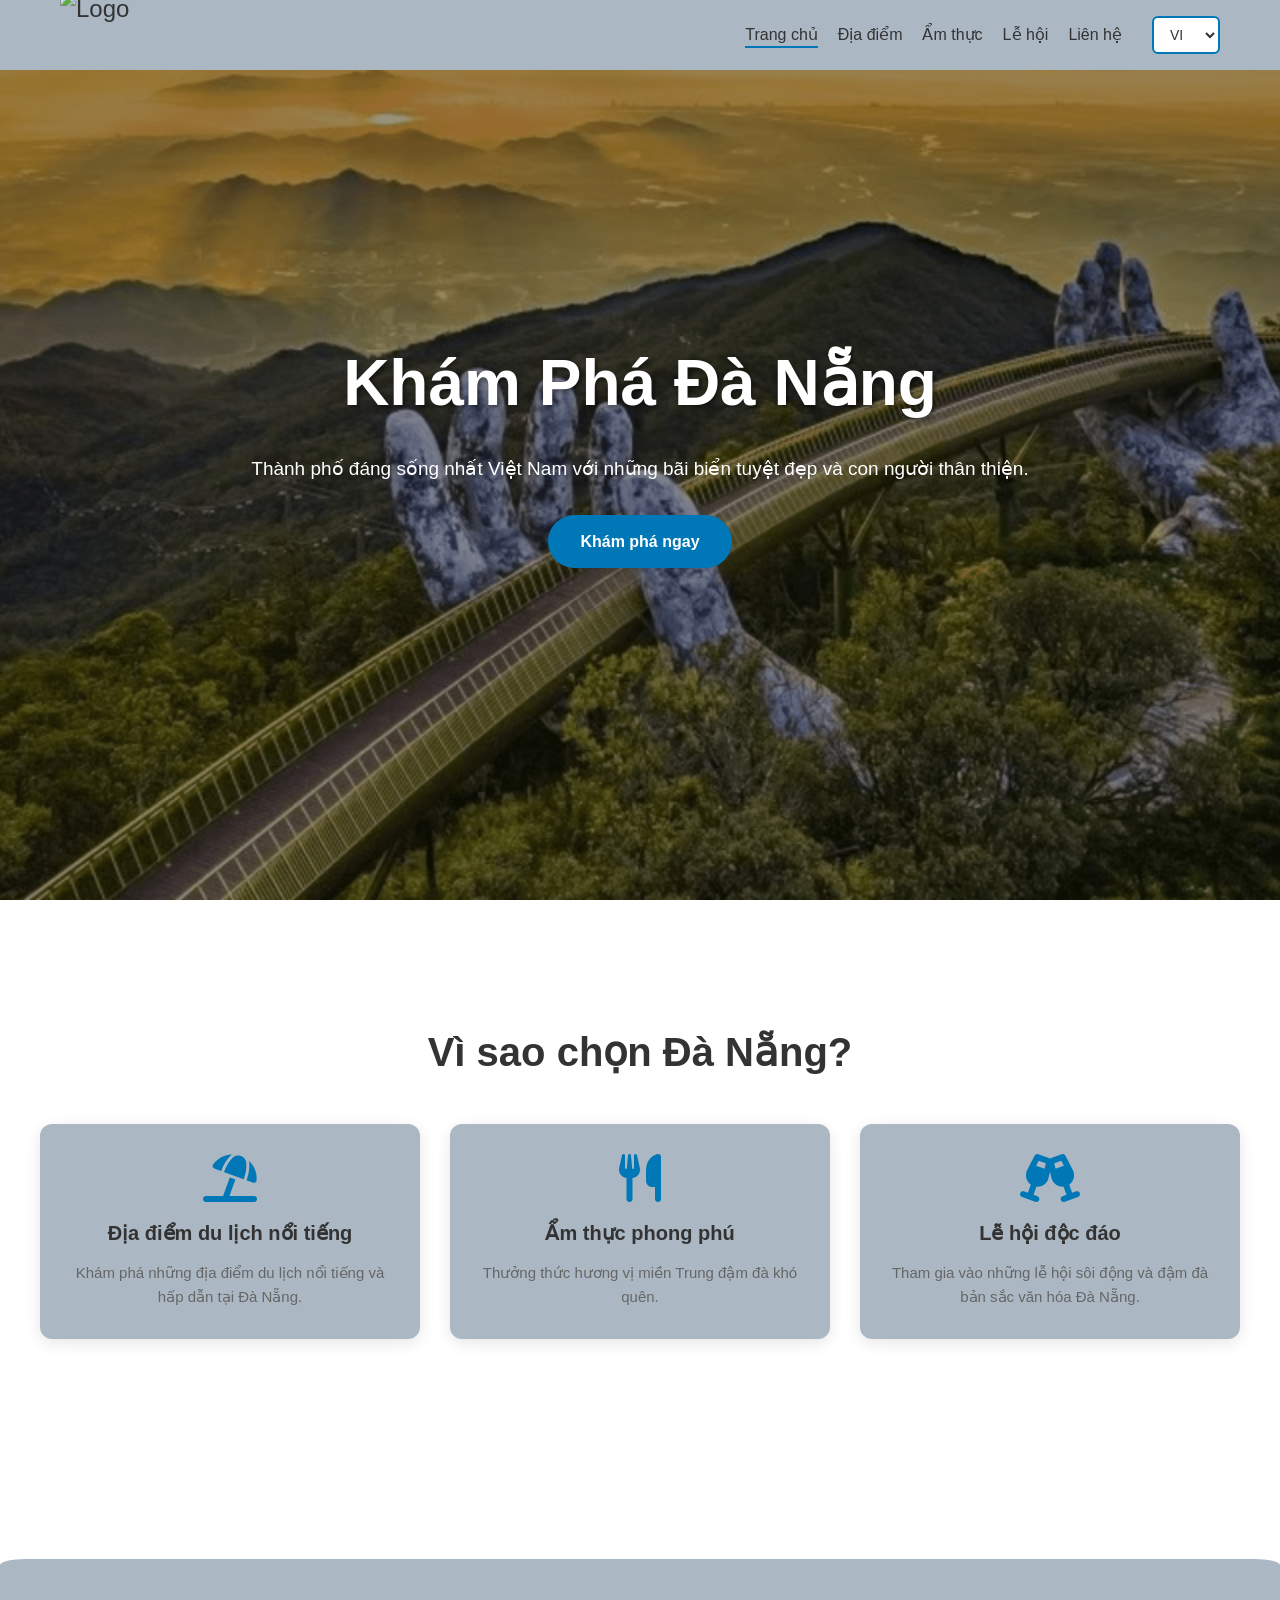
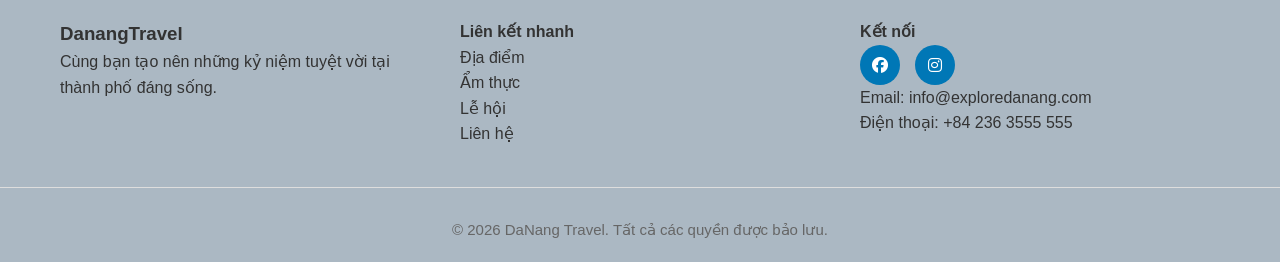
==== commit 87880efe: "V2" ====
--- a/index.html
+++ b/index.html
@@ -8,6 +8,7 @@
     <link rel="stylesheet" href="css/style.css">
     <link rel="stylesheet" href="css/responsive.css">
     <link rel="stylesheet" href="https://cdnjs.cloudflare.com/ajax/libs/font-awesome/6.4.0/css/all.min.css">
+    <link rel="icon" href="images/logo.png" type="image/x-icon">
     <script src="js/i18n.js"></script>
 </head>
 <body>
@@ -72,21 +73,28 @@
         <section class="intro container fade-in">
             <h2 class="section-title" data-i18n="why_danang">Vì sao chọn Đà Nẵng?</h2>
             <div class="features-grid">
+
+                <a href="pages/destinations.html" target="_blank">
                 <div class="feature-card">
                     <i class="fa-solid fa-umbrella-beach"></i>
-                    <h3 data-i18n="beautiful_beach">Biển xanh cát trắng</h3>
-                    <p data-i18n="beach_desc">Sở hữu những bãi biển quyến rũ nhất hành tinh.</p>
+                    <h3 data-i18n="beautiful_des">Địa điểm du lịch nổi tiếng</h3>
+                    <p data-i18n="des_desc">Khám phá những địa điểm du lịch nổi tiếng và hấp dẫn tại Đà Nẵng.</p>
                 </div>
+                </a>
+                <a href="pages/cuisine.html" target="_blank">
                 <div class="feature-card">
                     <i class="fa-solid fa-utensils"></i>
                     <h3 data-i18n="tasty_food">Ẩm thực phong phú</h3>
                     <p data-i18n="food_desc">Thưởng thức hương vị miền Trung đậm đà khó quên.</p>
                 </div>
+                </a>
+                <a href="pages/festival.html" target="_blank">
                 <div class="feature-card">
-                    <i class="fa-solid fa-map-location-dot"></i>
-                    <h3 data-i18n="easy_travel">Di chuyển dễ dàng</h3>
-                    <p data-i18n="travel_desc">Hạ tầng giao thông hiện đại, kết nối thuận tiện.</p>
+                    <i class="fa-solid fa-champagne-glasses"></i>
+                    <h3 data-i18n="uni_festival">Lễ hội độc đáo</h3>
+                    <p data-i18n="festival_desc">Tham gia vào những lễ hội sôi động và đậm đà bản sắc văn hóa Đà Nẵng.</p>
                 </div>
+                </a>
             </div>
         </section>
     </main>
@@ -109,8 +117,8 @@
             <div class="footer-col">
                 <h4 data-i18n="connect">Kết nối</h4>
                 <div class="social-links">
-                    <a href="#"><i class="fa-brands fa-facebook"></i></a>
-                    <a href="#"><i class="fa-brands fa-instagram"></i></a>
+                    <a href="pages/404error.html"><i class="fa-brands fa-facebook"></i></a>
+                    <a href="pages/404error.html"><i class="fa-brands fa-instagram"></i></a>
                 </div>
                 <p class="footer-contact">
                     <span data-i18n="email">Email</span>: info@exploredanang.com<br>
--- a/css/style.css
+++ b/css/style.css
@@ -302,7 +302,7 @@
 }
 .feature-card,
 .card {
-  background: var(--bg-gray);
+  background: var(--bg-gray-100);
   border-radius: var(--radius);
   box-shadow: var(--shadow);
   transition: var(--transition);
@@ -330,6 +330,7 @@
   color: var(--text-light);
   font-size: 15px;
 }
+
 .search-container,
 .search-box {
   position: relative;
@@ -749,9 +750,7 @@
   grid-template-columns: repeat(auto-fill, minmax(300px, 1fr));
   gap: 30px;
 }
-.festival-card {
-  border-left: 5px solid #8e44ad;
-}
+
 .festival-card h3 {
   color: #8e44ad;
 }
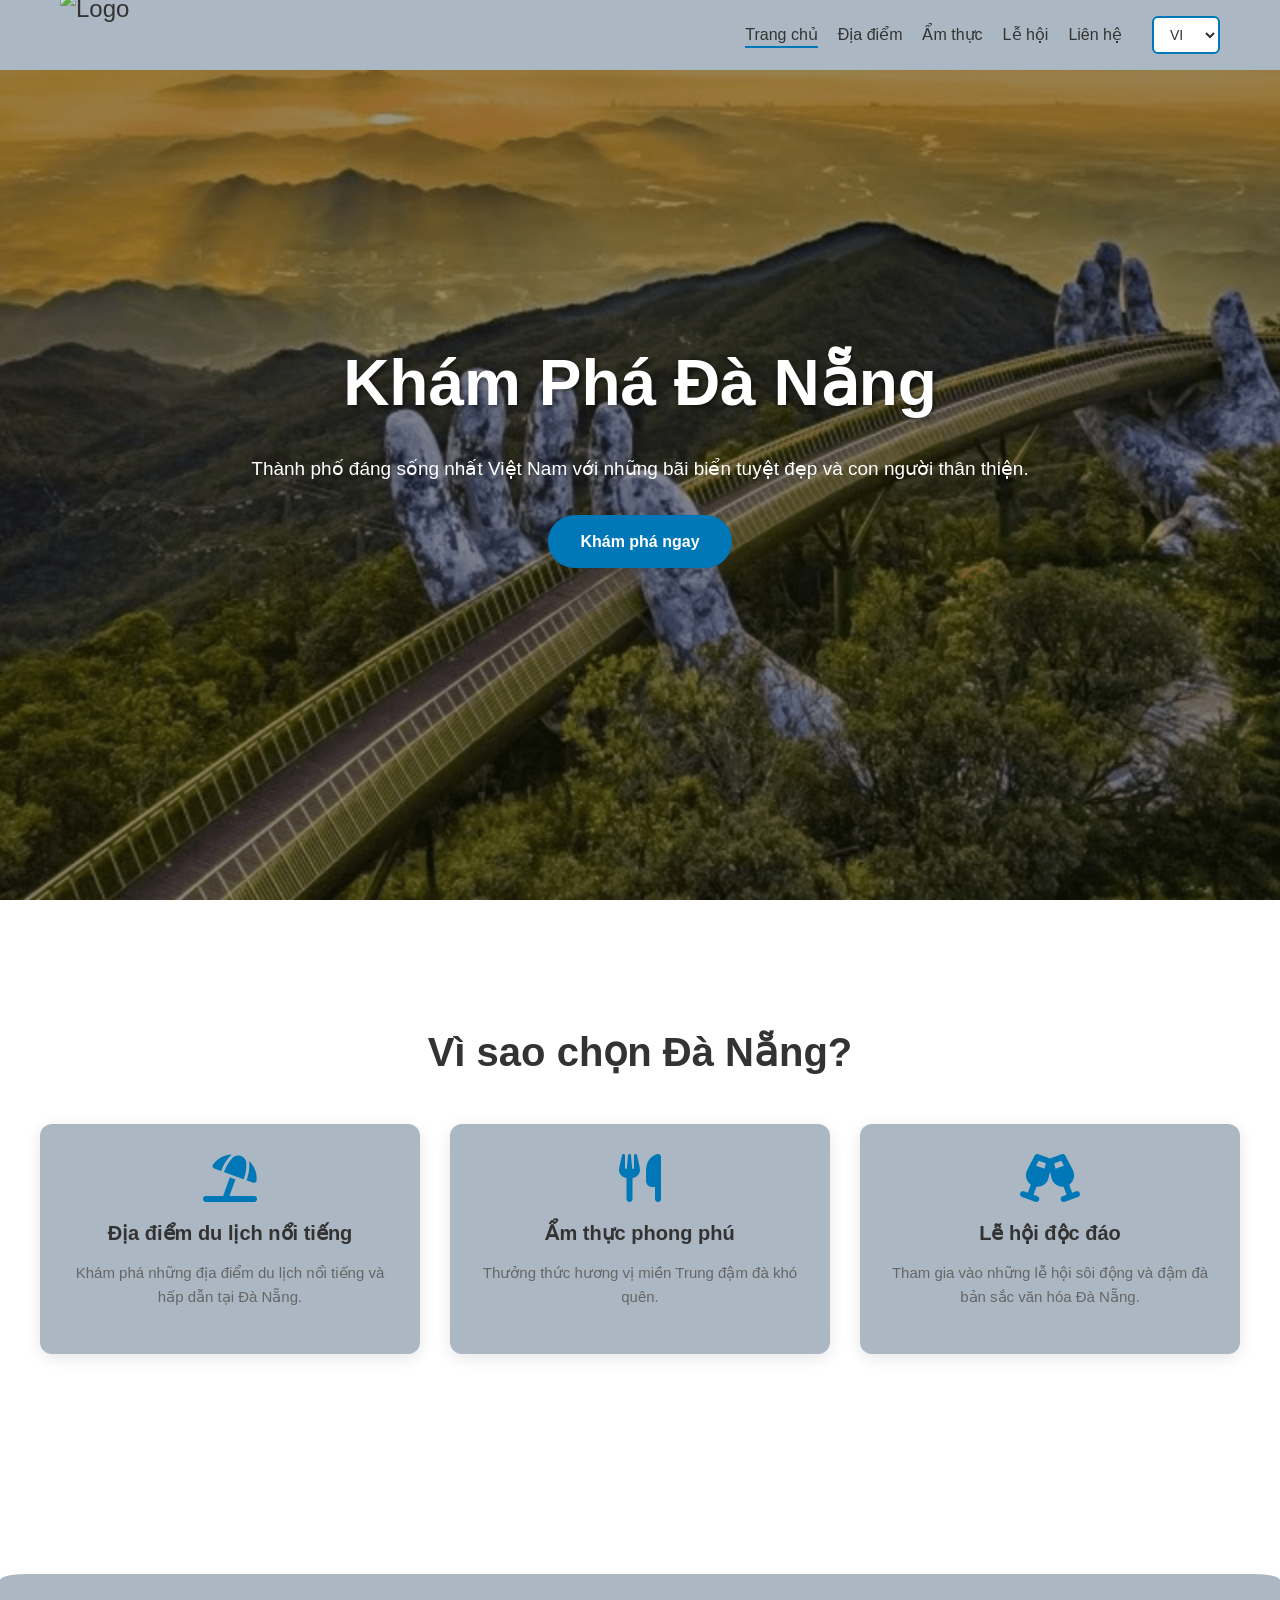
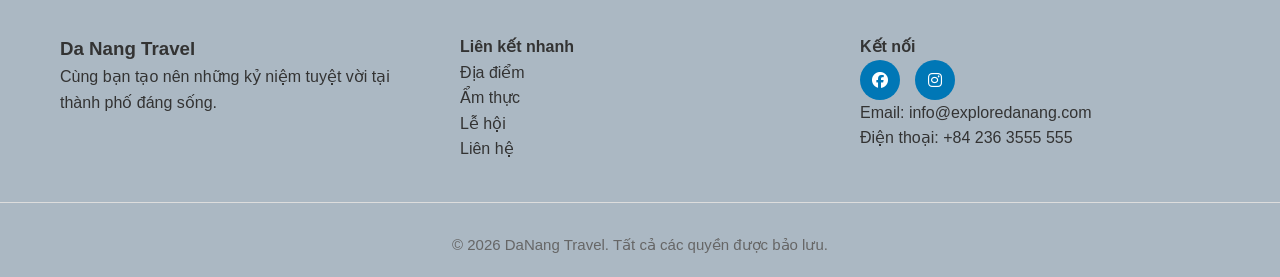
==== commit 2ccbc844: "no cm" ====
--- a/index.html
+++ b/index.html
@@ -102,7 +102,7 @@
     <footer class="footer">
         <div class="container footer-content">
             <div class="footer-col">
-                <h3>Danang<span>Travel</span></h3>
+                <h3>Da Nang <span>Travel</span></h3>
                 <p data-i18n="footer_desc">Cùng bạn tạo nên những kỷ niệm tuyệt vời tại thành phố đáng sống.</p>
             </div>
             <div class="footer-col">
@@ -127,7 +127,7 @@
             </div>
         </div>
         <div class="footer-bottom">
-            <p data-i18n="all_rights">&copy; 2026 DaNang Travel. Tất cả các quyền được bảo lưu.</p>
+            <p data-i18n="all_rights">&copy; 2026 Da Nang Travel. Tất cả các quyền được bảo lưu.</p>
         </div>
     </footer>
 
--- a/css/style.css
+++ b/css/style.css
@@ -1,876 +1,808 @@
 :root {
-  --primary-color: #0077b6;
-  --secondary-color: #ffd166;
-  --text-dark: #333;
-  --text-light: #666;
-  --bg-light: #fff;
-  --bg-gray: #f8f9fa;
-  --bg-gray-100: #abb8c3;
-  --transition: all 0.3s ease;
-  --shadow: 0 4px 15px rgba(0, 0, 0, 0.1);
-  --radius: 12px;
+    --primary-color: #0077b6;
+    --secondary-color: #ffd166;
+    --text-dark: #333;
+    --text-light: #666;
+    --bg-light: #fff;
+    --bg-gray: #f8f9fa;
+    --bg-gray-100: #abb8c3;
+    --transition: all 0.3s ease;
+    --shadow: 0 4px 15px rgba(0, 0, 0, 0.1);
+    --radius: 12px;
 }
 @keyframes fadein {
-  from {
-    opacity: 0;
-    transform: translatey(20px);
-  }
-  to {
+    from {
+        opacity: 0;
+        transform: translatey(20px);
+    }
+    to {
+        opacity: 1;
+        transform: translatey(0);
+    }
+}
+@keyframes spin {
+    0% {
+        transform: rotate(0deg);
+    }
+    100% {
+        transform: rotate(360deg);
+    }
+}
+@keyframes zoomin {
+    from {
+        transform: scale(0.8);
+        opacity: 0;
+    }
+    to {
+        transform: scale(1);
+        opacity: 1;
+    }
+}
+* {
+    margin: 0;
+    padding: 0;
+    box-sizing: border-box;
+    font-family: "segoe ui", tahoma, geneva, verdana, sans-serif;
+}
+body {
+    background-color: var(--bg-light);
+    color: var(--text-dark);
+    line-height: 1.6;
+    transition: background-color var(--transition), color var(--transition);
+}
+a {
+    text-decoration: none;
+    color: inherit;
+}
+ul {
+    list-style: none;
+}
+.container {
+    max-width: 1200px;
+    margin: 0 auto;
+    padding: 0 20px;
+}
+.fade-in {
+    animation: fadein 0.6s ease-out forwards;
+}
+.hidden {
+    display: none !important;
+}
+.loader-container {
+    position: fixed;
+    inset: 0;
+    background: #fff;
+    display: flex;
+    justify-content: center;
+    align-items: center;
+    z-index: 9999;
     opacity: 1;
-    transform: translatey(0);
-  }
-}
-@keyframes spin {
-  0% {
-    transform: rotate(0deg);
-  }
-  100% {
-    transform: rotate(360deg);
-  }
-}
-.fade-in {
-  animation: fadein 0.6s ease-out forwards;
-}
-.loader-container {
-  position: fixed;
-  inset: 0;
-  background: #fff;
-  display: flex;
-  justify-content: center;
-  align-items: center;
-  z-index: 9999;
-  opacity: 1;
-  transition: opacity 0.3s ease;
+    transition: opacity 0.3s ease;
 }
 .spinner {
-  width: 50px;
-  height: 50px;
-  border: 4px solid var(--bg-gray);
-  border-top: 4px solid var(--primary-color);
-  border-radius: 50%;
-  animation: spin 1s linear infinite;
-}
-* {
-  margin: 0;
-  padding: 0;
-  box-sizing: border-box;
-  font-family: "segoe ui", tahoma, geneva, verdana, sans-serif;
-}
-body {
-  background-color: var(--bg-light);
-  color: var(--text-dark);
-  line-height: 1.6;
-  transition: background-color var(--transition), color var(--transition);
-}
-.container {
-  max-width: 1200px;
-  margin: 0 auto;
-  padding: 0 20px;
-}
-a {
-  text-decoration: none;
-  color: inherit;
-}
-ul {
-  list-style: none;
+    width: 50px;
+    height: 50px;
+    border: 4px solid var(--bg-gray);
+    border-top: 4px solid var(--primary-color);
+    border-radius: 50%;
+    animation: spin 1s linear infinite;
 }
 .header {
-  position: fixed;
-  top: 0;
-  left: 0;
-  width: 100%;
-  background-color: var(--bg-gray-100);
-  box-shadow: var(--shadow);
-  z-index: 1000;
-  transition: var(--transition);
+    position: fixed;
+    top: 0;
+    left: 0;
+    width: 100%;
+    background-color: var(--bg-gray-100);
+    box-shadow: var(--shadow);
+    z-index: 1000;
+    transition: var(--transition);
 }
 .navbar {
-  display: flex;
-  justify-content: space-between;
-  align-items: center;
-  height: 70px;
+    display: flex;
+    justify-content: space-between;
+    align-items: center;
+    height: 70px;
 }
 .logo {
-  display: flex;
-  align-items: center;
-  font-size: 24px;
+    display: flex;
+    align-items: center;
+    font-size: 24px;
 }
 .logo img {
-  height: 90px;
-  width: auto;
+    height: 90px;
+    width: auto;
 }
 .nav-menu {
-  display: flex;
-  align-items: center;
-  gap: 30px;
+    display: flex;
+    align-items: center;
+    gap: 30px;
 }
 .nav-list {
-  display: flex;
-  gap: 20px;
+    display: flex;
+    gap: 20px;
 }
 .nav-link {
-  font-weight: 500;
-  position: relative;
-  padding: 5px 0;
+    font-weight: 500;
+    position: relative;
+    padding: 5px 0;
 }
 .nav-link::after {
-  content: "";
-  position: absolute;
-  width: 0;
-  height: 2px;
-  bottom: 0;
-  left: 0;
-  background-color: var(--primary-color);
-  transition: var(--transition);
+    content: "";
+    position: absolute;
+    width: 0;
+    height: 2px;
+    bottom: 0;
+    left: 0;
+    background-color: var(--primary-color);
+    transition: var(--transition);
 }
 .nav-link.active::after,
 .nav-link:hover::after {
-  width: 100%;
+    width: 100%;
 }
 .nav-actions {
-  display: flex;
-  gap: 15px;
+    display: flex;
+    gap: 15px;
 }
 .btn-icon {
-  background: none;
-  border: none;
-  font-size: 19px;
-  cursor: pointer;
-  color: var(--text-dark);
+    background: none;
+    border: none;
+    font-size: 19px;
+    cursor: pointer;
+    color: var(--text-dark);
 }
 .btn-icon i.active {
-  color: #ff4d4d;
+    color: #ff4d4d;
 }
 .lang-select {
-  padding: 8px 12px;
-  font-size: 14px;
-  font-weight: 500;
-  border: 2px solid var(--primary-color);
-  border-radius: 6px;
-  background-color: #fff;
-  color: var(--text-dark);
-  cursor: pointer;
-  transition: var(--transition);
+    padding: 8px 12px;
+    font-size: 14px;
+    font-weight: 500;
+    border: 2px solid var(--primary-color);
+    border-radius: 6px;
+    background-color: #fff;
+    color: var(--text-dark);
+    cursor: pointer;
+    transition: var(--transition);
 }
 .lang-select:hover {
-  background-color: var(--bg-gray);
-  box-shadow: 0 2px 8px rgba(0, 0, 0, 0.1);
+    background-color: var(--bg-gray);
+    box-shadow: 0 2px 8px rgba(0, 0, 0, 0.1);
 }
 .lang-select:focus {
-  outline: none;
-  border-color: #005f8f;
-  box-shadow: 0 0 0 3px rgba(0, 119, 182, 0.1);
+    outline: none;
+    border-color: #005f8f;
+    box-shadow: 0 0 0 3px rgba(0, 119, 182, 0.1);
 }
 .lang-select option {
-  padding: 8px;
-  background-color: #fff;
-  color: var(--text-dark);
+    padding: 8px;
+    background-color: #fff;
+    color: var(--text-dark);
 }
 .hamburger {
-  display: none;
-  font-size: 24px;
-  cursor: pointer;
+    display: none;
+    font-size: 24px;
+    cursor: pointer;
 }
 .hero {
-  position: relative;
-  height: 100vh;
-  overflow: hidden;
+    position: relative;
+    height: 100vh;
+    overflow: hidden;
 }
 .slide {
-  position: absolute;
-  top: 0;
-  left: 0;
-  width: 100%;
-  height: 100%;
-  background-size: cover;
-  background-position: center;
-  opacity: 0;
-  transition: opacity 0.8s ease-in-out;
+    position: absolute;
+    top: 0;
+    left: 0;
+    width: 100%;
+    height: 100%;
+    background-size: cover;
+    background-position: center;
+    opacity: 0;
+    transition: opacity 0.8s ease-in-out;
 }
 .slide.active {
-  opacity: 1;
+    opacity: 1;
 }
 .slide::before {
-  content: "";
-  position: absolute;
-  inset: 0;
-  background: rgba(0, 0, 0, 0.4);
+    content: "";
+    position: absolute;
+    inset: 0;
+    background: rgba(0, 0, 0, 0.4);
 }
 .hero-content {
-  position: relative;
-  z-index: 10;
-  height: 100%;
-  display: flex;
-  flex-direction: column;
-  justify-content: center;
-  align-items: center;
-  text-align: center;
-  color: #fff;
+    position: relative;
+    z-index: 10;
+    height: 100%;
+    display: flex;
+    flex-direction: column;
+    justify-content: center;
+    align-items: center;
+    text-align: center;
+    color: #fff;
 }
 .hero-content h1 {
-  font-size: 64px;
-  margin-bottom: 20px;
-  text-shadow: 2px 2px 4px rgba(0, 0, 0, 0.5);
+    font-size: 64px;
+    margin-bottom: 20px;
+    text-shadow: 2px 2px 4px rgba(0, 0, 0, 0.5);
 }
 .hero-content p {
-  font-size: 19px;
-  margin-bottom: 30px;
+    font-size: 19px;
+    margin-bottom: 30px;
 }
 .btn {
-  padding: 12px 30px;
-  border-radius: 30px;
-  font-weight: bold;
-  cursor: pointer;
-  transition: var(--transition);
-  display: inline-block;
-  border: 2px solid transparent;
-}
+    padding: 12px 30px;
+    border-radius: 30px;
+    font-weight: bold;
+    cursor: pointer;
+    transition: var(--transition);
+    display: inline-block;
+    border: 2px solid transparent;
+}
+.btn-outline,
 .btn-primary,
-.btn-outline,
 .btn-secondary {
-  color: #fff;
+    color: #fff;
 }
 .btn-primary {
-  background-color: var(--primary-color);
-}
-.btn-primary:hover {
-  background-color: #005f8f;
-  transform: translatey(-3px);
+    background-color: var(--primary-color);
+}
+.btn-primary:hover,
+.btn-secondary:hover {
+    background-color: #005f8f;
+    transform: translatey(-3px);
 }
 .btn-outline {
-  border-color: var(--primary-color);
-  color: var(--primary-color);
-  background: transparent;
+    border-color: var(--primary-color);
+    color: var(--primary-color);
+    background: transparent;
 }
 .btn-outline:hover {
-  background-color: var(--primary-color);
-  color: #fff;
+    background-color: var(--primary-color);
 }
 .btn-secondary {
-  background-color: #f5f5f5;
-  color: var(--primary-color);
-  border: 2px solid var(--primary-color);
-}
-.btn-secondary:hover {
-  background-color: var(--primary-color);
-  color: #fff;
+    background-color: #f5f5f5;
+    color: var(--primary-color);
+    border: 2px solid var(--primary-color);
 }
 .section-title {
-  text-align: center;
-  margin: 60px 0 40px;
-  font-size: 40px;
+    text-align: center;
+    margin: 60px 0 40px;
+    font-size: 40px;
+}
+.cuisine-grid,
+.destinations-grid,
+.features-grid,
+.festival-timeline {
+    display: grid;
+    gap: 30px;
 }
 .destinations-grid,
 .features-grid {
-  display: grid;
-  grid-template-columns: repeat(auto-fit, minmax(300px, 1fr));
-  gap: 30px;
-  margin-bottom: 60px;
+    grid-template-columns: repeat(auto-fit, minmax(300px, 1fr));
+    margin-bottom: 60px;
+}
+.cuisine-grid {
+    grid-template-columns: repeat(auto-fill, minmax(280px, 1fr));
+}
+.festival-timeline {
+    grid-template-columns: repeat(auto-fill, minmax(300px, 1fr));
 }
 .card,
-.card-img-wrapper {
-  background: var(--bg-gray);
-  border-radius: var(--radius);
-  overflow: hidden;
-  box-shadow: var(--shadow);
-  transition: var(--transition);
+.cuisine-card,
+.destination-card,
+.feature-card,
+.festival-card {
+    background: var(--bg-gray-100);
+    border-radius: var(--radius);
+    box-shadow: var(--shadow);
+    transition: var(--transition);
+}
+.cuisine-card,
+.destination-card,
+.festival-card {
+    background: #fff;
+    overflow: hidden;
 }
 .card {
-  position: relative;
-}
-.card:hover {
-  transform: translatey(-10px);
-}
-.card-img-wrapper {
-  position: relative;
-  height: 250px;
-  background: none;
-  box-shadow: none;
-}
-.card-img-wrapper img {
-  width: 100%;
-  height: 100%;
-  object-fit: cover;
-  transition: transform 0.5s ease;
-  cursor: pointer;
-}
-.card:hover .card-img-wrapper img {
-  transform: scale(1.1);
-}
-.card-content {
-  padding: 20px;
-}
-.feature-card,
-.card {
-  background: var(--bg-gray-100);
-  border-radius: var(--radius);
-  box-shadow: var(--shadow);
-  transition: var(--transition);
+    position: relative;
+    overflow: hidden;
+}
+.card:hover,
+.cuisine-card:hover,
+.destination-card:hover,
+.feature-card:hover,
+.festival-card:hover {
+    transform: translatey(-10px);
+}
+.cuisine-card:hover,
+.destination-card:hover,
+.feature-card:hover,
+.festival-card:hover {
+    box-shadow: 0 8px 25px rgba(0, 0, 0, 0.15);
+}
+.card-img-wrapper,
+.cuisine-card .card-image,
+.destination-card .card-image,
+.festival-card .card-image {
+    width: 100%;
+    overflow: hidden;
+}
+.card-img-wrapper,
+.destination-card .card-image {
+    height: 250px;
+}
+.cuisine-card .card-image,
+.festival-card .card-image {
+    height: 220px;
+}
+.card-img-wrapper img,
+.cuisine-card .card-image img,
+.destination-card .card-image img,
+.festival-card .card-image img {
+    width: 100%;
+    height: 100%;
+    object-fit: cover;
+    transition: transform 0.5s ease;
+    cursor: pointer;
+}
+.card:hover .card-img-wrapper img,
+.cuisine-card:hover .card-image img,
+.destination-card:hover .card-image img,
+.festival-card:hover .card-image img {
+    transform: scale(1.1);
+}
+.card-content,
+.cuisine-card .card-content,
+.destination-card .card-content,
+.festival-card .card-content {
+    padding: 20px;
 }
 .feature-card {
-  padding: 30px;
-  text-align: center;
-}
-.feature-card:hover {
-  transform: translatey(-10px);
-  box-shadow: 0 8px 25px rgba(0, 0, 0, 0.15);
+    padding: 30px;
+    text-align: center;
 }
 .feature-card i {
-  font-size: 48px;
-  color: var(--primary-color);
-  margin-bottom: 15px;
-  display: block;
-}
+    font-size: 48px;
+    color: var(--primary-color);
+    margin-bottom: 15px;
+    display: block;
+}
+.destination-card h3,
 .feature-card h3 {
-  font-size: 20px;
-  margin-bottom: 12px;
-  color: var(--text-dark);
-}
-.feature-card p {
-  color: var(--text-light);
-  font-size: 15px;
-}
-
-.search-container,
-.search-box {
-  position: relative;
-  max-width: 600px;
-  margin: 0 auto 40px;
+    font-size: 20px;
+    margin-bottom: 12px;
+    color: var(--text-dark);
+}
+.cuisine-card p,
+.destination-card p,
+.feature-card p,
+.festival-card p {
+    color: var(--text-light);
+    font-size: 15px;
+    margin-bottom: 15px;
+}
+.search-box,
+.search-container {
+    position: relative;
+    max-width: 600px;
+    margin: 0 auto 40px;
 }
 .search-input {
-  width: 100%;
-  padding: 15px 50px 15px 20px;
-  border-radius: 30px;
-  border: 1px solid #ccc;
-  font-size: 16px;
-  background: var(--bg-gray);
-  color: var(--text-dark);
-}
-.search-box .search-input {
-  padding: 15px 20px;
-  border: none;
-  box-shadow: var(--shadow);
-}
-.search-icon,
-.search-box i {
-  position: absolute;
-  right: 20px;
-  top: 50%;
-  transform: translatey(-50%);
-  color: var(--text-light);
-}
-.hidden {
-  display: none !important;
+    width: 100%;
+    padding: 15px 20px;
+    border-radius: 30px;
+    font-size: 16px;
+    background: var(--bg-gray);
+    color: var(--text-dark);
+    border: none;
+    box-shadow: var(--shadow);
+}
+.search-box i,
+.search-icon {
+    position: absolute;
+    right: 20px;
+    top: 50%;
+    transform: translatey(-50%);
+    color: var(--text-light);
 }
 .lightbox {
-  position: fixed;
-  inset: 0;
-  z-index: 2000;
-  background-color: rgba(0, 0, 0, 0.9);
-  display: flex;
-  justify-content: center;
-  align-items: center;
+    position: fixed;
+    inset: 0;
+    z-index: 2000;
+    background-color: rgba(0, 0, 0, 0.9);
+    display: flex;
+    justify-content: center;
+    align-items: center;
 }
 .lightbox-content {
-  max-width: 90%;
-  max-height: 80vh;
-  animation: zoomin 0.3s;
-}
-@keyframes zoomin {
-  from {
-    transform: scale(0.8);
-    opacity: 0;
-  }
-  to {
-    transform: scale(1);
-    opacity: 1;
-  }
+    max-width: 90%;
+    max-height: 80vh;
+    animation: zoomin 0.3s;
 }
 .close-lightbox,
-.prev-lightbox,
+.next-lightbox,
+.prev-lightbox {
+    color: #fff;
+    font-weight: bold;
+    cursor: pointer;
+    font-size: 20px;
+    transition: 0.6s ease;
+    user-select: none;
+    position: absolute;
+}
+.close-lightbox {
+    top: 20px;
+    right: 40px;
+    font-size: 40px;
+}
+.next-lightbox,
+.prev-lightbox {
+    top: 50%;
+    padding: 16px;
+    margin-top: -50px;
+}
+.prev-lightbox {
+    left: 0;
+}
 .next-lightbox {
-  color: #fff;
-  font-weight: bold;
-  cursor: pointer;
-  font-size: 20px;
-  transition: 0.6s ease;
-  user-select: none;
-}
-.close-lightbox {
-  position: absolute;
-  top: 20px;
-  right: 40px;
-  font-size: 40px;
-}
-.prev-lightbox,
-.next-lightbox {
-  position: absolute;
-  top: 50%;
-  width: auto;
-  padding: 16px;
-  margin-top: -50px;
-}
-.prev-lightbox {
-  left: 0;
-}
-.next-lightbox {
-  right: 0;
-}
+    right: 0;
+}
+.contact-section,
+.cuisine-section,
+.destinations,
+.festival-section,
 .intro {
-  padding: 60px 0;
+    padding: 60px 0;
 }
 .footer {
-  background-color: var(--bg-gray-100);
-  color: var(--text-dark);
-  padding: 60px 0 20px;
-  margin-top: 100px;
-  transition: var(--transition);
-  border-radius: 2% 2% 0 0;
+    background-color: var(--bg-gray-100);
+    color: var(--text-dark);
+    padding: 60px 0 20px;
+    margin-top: 100px;
+    transition: var(--transition);
+    border-radius: 2% 2% 0 0;
 }
 .footer-content {
-  display: grid;
-  grid-template-columns: repeat(auto-fit, minmax(250px, 1fr));
-  gap: 40px;
-  margin-bottom: 40px;
+    display: grid;
+    grid-template-columns: repeat(auto-fit, minmax(250px, 1fr));
+    gap: 40px;
+    margin-bottom: 40px;
 }
 .footer-section h3 {
-  font-size: 19px;
-  margin-bottom: 20px;
-  color: var(--primary-color);
+    font-size: 19px;
+    margin-bottom: 20px;
+    color: var(--primary-color);
 }
 .footer-section ul li {
-  margin-bottom: 12px;
-}
+    margin-bottom: 12px;
+}
+.footer-links a,
 .footer-section a {
-  color: var(--text-light);
-  transition: var(--transition);
-  display: inline-block;
+    color: var(--text-light);
+    transition: var(--transition);
+    display: inline-block;
+    font-size: 15px;
 }
 .footer-section a:hover {
-  color: var(--primary-color);
-  transform: translatex(5px);
+    color: var(--primary-color);
+    transform: translatex(5px);
+}
+.footer-links a:hover {
+    color: var(--primary-color);
 }
 .newsletter-section {
-  display: flex;
-  flex-direction: column;
-  gap: 15px;
+    display: flex;
+    flex-direction: column;
+    gap: 15px;
 }
 .newsletter-input {
-  display: flex;
-  gap: 10px;
-}
-.newsletter-input input,
+    display: flex;
+    gap: 10px;
+}
 .form-group input,
-.form-group textarea {
-  padding: 12px;
-  border: 1px solid #ddd;
-  border-radius: 8px;
-  font-size: 14px;
-  transition: var(--transition);
-}
+.form-group textarea,
 .newsletter-input input {
-  flex: 1;
-  background: var(--bg-light);
-  color: var(--text-dark);
-}
-.newsletter-input input:focus,
+    padding: 12px;
+    border: 1px solid #ddd;
+    border-radius: 8px;
+    font-size: 14px;
+    transition: var(--transition);
+}
+.newsletter-input input {
+    flex: 1;
+    background: var(--bg-light);
+    color: var(--text-dark);
+}
 .form-group input:focus,
-.form-group textarea:focus {
-  outline: none;
-  border-color: var(--primary-color);
-  box-shadow: 0 0 5px rgba(0, 119, 182, 0.3);
+.form-group textarea:focus,
+.newsletter-input input:focus {
+    outline: none;
+    border-color: var(--primary-color);
+    box-shadow: 0 0 5px rgba(0, 119, 182, 0.3);
 }
 .newsletter-input button {
-  padding: 12px 20px;
-  background-color: var(--primary-color);
-  color: #fff;
-  border: none;
-  border-radius: 8px;
-  cursor: pointer;
-  font-weight: 600;
-  transition: var(--transition);
+    padding: 12px 20px;
+    background-color: var(--primary-color);
+    color: #fff;
+    border: none;
+    border-radius: 8px;
+    cursor: pointer;
+    font-weight: 600;
+    transition: var(--transition);
 }
 .newsletter-input button:hover {
-  background-color: #005f8f;
-  transform: translatey(-2px);
+    background-color: #005f8f;
+    transform: translatey(-2px);
 }
 .social-links,
 .social-links-large {
-  display: flex;
-  gap: 15px;
+    display: flex;
+    gap: 15px;
 }
 .social-links-large {
-  flex-wrap: wrap;
-}
-.social-links a,
+    flex-wrap: wrap;
+}
+.social-link,
+.social-links a {
+    display: flex;
+    align-items: center;
+    justify-content: center;
+    gap: 8px;
+    background-color: var(--primary-color);
+    color: #fff;
+    border-radius: 50%;
+    transition: var(--transition);
+}
+.social-links a {
+    width: 40px;
+    height: 40px;
+}
+.social-link:hover,
+.social-links a:hover {
+    background-color: #005f8f;
+    transform: translatey(-5px);
+}
 .social-link {
-  display: flex;
-  align-items: center;
-  justify-content: center;
-  gap: 8px;
-  background-color: var(--primary-color);
-  color: #fff;
-  border-radius: 50%;
-  transition: var(--transition);
-}
-.social-links a {
-  width: 40px;
-  height: 40px;
-}
-.social-links a:hover,
+    padding: 10px 15px;
+    background-color: var(--bg-gray);
+    color: var(--text-dark);
+    border-radius: 8px;
+}
 .social-link:hover {
-  background-color: #005f8f;
-  transform: translatey(-5px);
-}
-.social-link {
-  padding: 10px 15px;
-  background-color: var(--bg-gray);
-  color: var(--text-dark);
-  border-radius: 8px;
-}
-.social-link:hover {
-  background-color: var(--primary-color);
-  color: #fff;
-  transform: none;
+    background-color: var(--primary-color);
+    color: #fff;
+    transform: none;
 }
 .social-link i {
-  font-size: 20px;
+    font-size: 20px;
 }
 .footer-bottom {
-  display: flex;
-  justify-content: space-between;
-  align-items: center;
-  padding-top: 30px;
-  border-top: 1px solid #ddd;
-  flex-wrap: wrap;
-  gap: 20px;
+    display: flex;
+    justify-content: space-between;
+    align-items: center;
+    padding-top: 30px;
+    border-top: 1px solid #ddd;
+    flex-wrap: wrap;
+    gap: 20px;
 }
 .footer-bottom p {
-  color: var(--text-light);
-  font-size: 15px;
-  text-align: center;
-  flex: 1 1 100%;
+    color: var(--text-light);
+    font-size: 15px;
+    text-align: center;
+    flex: 1 1 100%;
 }
 .footer-links {
-  display: flex;
-  gap: 20px;
-}
-.footer-links a {
-  color: var(--text-light);
-  font-size: 15px;
-  transition: var(--transition);
-}
-.footer-links a:hover {
-  color: var(--primary-color);
+    display: flex;
+    gap: 20px;
 }
 #back-to-top {
-  position: fixed;
-  bottom: 30px;
-  right: 30px;
-  background: var(--primary-color);
-  color: #fff;
-  width: 50px;
-  height: 50px;
-  border-radius: 50%;
-  display: flex;
-  justify-content: center;
-  align-items: center;
-  font-size: 1.5rem;
-  cursor: pointer;
-  box-shadow: var(--shadow);
-  opacity: 0;
-  pointer-events: none;
-  transition: var(--transition);
-  z-index: 999;
+    position: fixed;
+    bottom: 30px;
+    right: 30px;
+    background: var(--primary-color);
+    color: #fff;
+    width: 50px;
+    height: 50px;
+    border-radius: 50%;
+    display: flex;
+    justify-content: center;
+    align-items: center;
+    font-size: 1.5rem;
+    cursor: pointer;
+    box-shadow: var(--shadow);
+    opacity: 0;
+    pointer-events: none;
+    transition: var(--transition);
+    z-index: 999;
 }
 #back-to-top.show {
-  opacity: 1;
-  pointer-events: auto;
+    opacity: 1;
+    pointer-events: auto;
 }
 #back-to-top:hover {
-  background: var(--primary-color);
-  transform: translatey(-5px);
-}
-@media (max-width: 768px) {
-  .footer-content {
-    grid-template-columns: 1fr;
-    gap: 30px;
-  }
-  .footer-bottom {
-    flex-direction: column;
+    background: var(--primary-color);
+    transform: translatey(-5px);
+}
+.contact-hero,
+.cuisine-hero,
+.destinations-hero,
+.festival-hero {
+    color: #fff;
+    padding: 100px 20px 60px;
     text-align: center;
-  }
-  .footer-links {
-    justify-content: center;
-  }
-  .newsletter-input {
-    flex-direction: column;
-  }
-  .back-to-top {
-    bottom: 20px;
-    right: 20px;
-    width: 45px;
-    height: 45px;
-    font-size: 1.2rem;
-  }
-}
-.destinations-hero,
-.cuisine-hero,
-.festival-hero,
+    margin-top: 70px;
+}
+.destinations-hero {
+    background: linear-gradient(135deg, var(--primary-color) 0%, #00a8cc 100%);
+}
+.cuisine-hero {
+    background: linear-gradient(135deg, #ff6b35 0%, #f7931e 100%);
+}
+.festival-hero {
+    background: linear-gradient(135deg, #8e44ad 0%, #2980b9 100%);
+}
 .contact-hero {
-  color: #fff;
-  padding: 100px 20px 60px;
-  text-align: center;
-  margin-top: 70px;
-}
-.destinations-hero {
-  background: linear-gradient(135deg, var(--primary-color) 0%, #00a8cc 100%);
-}
-.cuisine-hero {
-  background: linear-gradient(135deg, #ff6b35 0%, #f7931e 100%);
-}
-.festival-hero {
-  background: linear-gradient(135deg, #8e44ad 0%, #2980b9 100%);
-}
-.contact-hero {
-  background: linear-gradient(135deg, #16a085 0%, #27ae60 100%);
-}
+    background: linear-gradient(135deg, #16a085 0%, #27ae60 100%);
+}
+.contact-hero h1,
+.cuisine-hero h1,
 .destinations-hero h1,
-.cuisine-hero h1,
-.festival-hero h1,
-.contact-hero h1 {
-  font-size: 48px;
-  margin-bottom: 10px;
-}
-.destinations,
-.cuisine-section,
-.festival-section,
-.contact-section {
-  padding: 60px 0;
-}
-.destination-card,
-.cuisine-card,
-.festival-card {
-  background: #fff;
-  border-radius: var(--radius);
-  overflow: hidden;
-  box-shadow: var(--shadow);
-  transition: var(--transition);
-}
-.destination-card:hover,
-.cuisine-card:hover,
-.festival-card:hover {
-  transform: translatey(-10px);
-  box-shadow: 0 8px 25px rgba(0, 0, 0, 0.15);
-}
-.destination-card .card-image,
-.cuisine-card .card-image,
-.festival-card .card-image {
-  width: 100%;
-  overflow: hidden;
-}
-.destination-card .card-image {
-  height: 250px;
-}
-.cuisine-card .card-image,
-.festival-card .card-image {
-  height: 220px;
-}
-.destination-card .card-image img,
-.cuisine-card .card-image img,
-.festival-card .card-image img {
-  width: 100%;
-  height: 100%;
-  object-fit: cover;
-  transition: var(--transition);
-}
-.destination-card:hover .card-image img,
-.cuisine-card:hover .card-image img,
-.festival-card:hover .card-image img {
-  transform: scale(1.1);
-}
-.destination-card .card-content,
-.cuisine-card .card-content,
-.festival-card .card-content {
-  padding: 20px;
-}
-.destinations-grid {
-  display: grid;
-  grid-template-columns: repeat(auto-fill, minmax(300px, 1fr));
-  gap: 30px;
-  margin-bottom: 40px;
-}
-.destination-card h3 {
-  font-size: 20px;
-  margin-bottom: 10px;
-}
-.destination-card p {
-  color: var(--text-light);
-  margin-bottom: 15px;
-  font-size: 14px;
+.festival-hero h1 {
+    font-size: 48px;
+    margin-bottom: 10px;
 }
 .location {
-  color: var(--primary-color);
-  font-size: 13px;
-  margin-bottom: 15px;
+    color: var(--primary-color);
+    font-size: 13px;
+    margin-bottom: 15px;
 }
 .no-result-msg {
-  text-align: center;
-  padding: 40px;
-  color: var(--text-light);
-  font-size: 18px;
-}
-.cuisine-grid {
-  display: grid;
-  grid-template-columns: repeat(auto-fill, minmax(280px, 1fr));
-  gap: 30px;
+    text-align: center;
+    padding: 40px;
+    color: var(--text-light);
+    font-size: 18px;
 }
 .cuisine-card h3,
 .festival-card h3 {
-  font-size: 18px;
-  margin-bottom: 10px;
+    font-size: 18px;
+    margin-bottom: 10px;
 }
 .cuisine-card h3 {
-  color: #ff6b35;
-}
-.cuisine-card p,
-.festival-card p {
-  color: var(--text-light);
-  margin-bottom: 15px;
-  font-size: 14px;
+    color: #ff6b35;
+}
+.card-meta,
+.festival-meta {
+    display: flex;
+    gap: 15px;
+    font-size: 13px;
+    color: var(--text-light);
+    margin-bottom: 10px;
 }
 .card-meta {
-  display: flex;
-  justify-content: space-between;
-  font-size: 13px;
-  color: var(--text-light);
-}
-.festival-timeline {
-  display: grid;
-  grid-template-columns: repeat(auto-fill, minmax(300px, 1fr));
-  gap: 30px;
-}
-
+    justify-content: space-between;
+    margin-bottom: 0;
+}
 .festival-card h3 {
-  color: #8e44ad;
-}
-.festival-meta {
-  display: flex;
-  gap: 15px;
-  font-size: 13px;
-  color: var(--text-light);
-  margin-bottom: 10px;
+    color: #8e44ad;
 }
 .contact-container {
-  display: grid;
-  grid-template-columns: 1fr 1fr;
-  gap: 50px;
-  align-items: start;
+    display: grid;
+    grid-template-columns: 1fr 1fr;
+    gap: 50px;
+    align-items: start;
 }
 .contact-form-wrapper h2,
 .contact-info-wrapper h2 {
-  font-size: 24px;
-  margin-bottom: 30px;
-  color: var(--text-dark);
+    font-size: 24px;
+    margin-bottom: 30px;
+    color: var(--text-dark);
 }
 .contact-form {
-  background: var(--bg-gray);
-  padding: 30px;
-  border-radius: var(--radius);
+    background: var(--bg-gray);
+    padding: 30px;
+    border-radius: var(--radius);
 }
 .form-group {
-  margin-bottom: 20px;
+    margin-bottom: 20px;
 }
 .form-group label {
-  display: block;
-  margin-bottom: 8px;
-  font-weight: 500;
-  color: var(--text-dark);
-}
-.form-group input,
-.form-group textarea {
-  width: 100%;
-  padding: 12px;
-  border: 1px solid #ddd;
-  border-radius: 8px;
-  font-size: 14px;
-  font-family: inherit;
-  transition: var(--transition);
+    display: block;
+    margin-bottom: 8px;
+    font-weight: 500;
+    color: var(--text-dark);
 }
 .contact-form .btn {
-  width: 100%;
-  margin-top: 10px;
+    width: 100%;
+    margin-top: 10px;
 }
 .info-section {
-  margin-bottom: 40px;
+    margin-bottom: 40px;
 }
 .info-section h2 {
-  font-size: 18px;
-  margin-bottom: 20px;
+    font-size: 18px;
+    margin-bottom: 20px;
 }
 .contact-item {
-  display: flex;
-  gap: 15px;
-  margin-bottom: 20px;
+    display: flex;
+    gap: 15px;
+    margin-bottom: 20px;
 }
 .contact-item i {
-  font-size: 24px;
-  color: var(--primary-color);
-  width: 30px;
-  text-align: center;
-  margin-top: 5px;
+    font-size: 24px;
+    color: var(--primary-color);
+    width: 30px;
+    text-align: center;
+    margin-top: 5px;
 }
 .contact-item div p {
-  margin: 0;
-  padding: 0;
+    margin: 0;
+    padding: 0;
 }
 .contact-item div p:first-child {
-  font-weight: 500;
-  color: var(--text-dark);
+    font-weight: 500;
+    color: var(--text-dark);
 }
 .contact-item div p:last-child {
-  color: var(--text-light);
-  font-size: 14px;
+    color: var(--text-light);
+    font-size: 14px;
 }
 .map-placeholder {
-  background: var(--bg-gray);
-  border-radius: var(--radius);
-  aspect-ratio: 1/1;
-  display: flex;
-  flex-direction: column;
-  justify-content: center;
-  align-items: center;
-  color: var(--text-light);
-  margin-bottom: 20px;
+    background: var(--bg-gray);
+    border-radius: var(--radius);
+    aspect-ratio: 1/1;
+    display: flex;
+    justify-content: center;
+    align-items: center;
+    overflow: hidden;
+    margin-bottom: 20px;
 }
 .map-placeholder img {
-  width: 100%;
-  height: 100%;
-  border-radius: var(--radius);
-  object-fit: cover;
-}
+    width: 100%;
+    height: 100%;
+    object-fit: cover;
+}
+
 @media (max-width: 768px) {
-  .destinations-hero h1,
-  .cuisine-hero h1,
-  .festival-hero h1,
-  .contact-hero h1 {
-    font-size: 36px;
-  }
-  .destinations-grid,
-  .cuisine-grid,
-  .festival-timeline {
-    grid-template-columns: 1fr;
-  }
-  .contact-container {
-    grid-template-columns: 1fr;
-    gap: 30px;
-  }
-  .social-links-large,
-  .social-link {
-    flex-direction: column;
-  }
-  .social-link {
-    width: 100%;
-    justify-content: center;
-  }
-}
+    .footer-content {
+        grid-template-columns: 1fr;
+        gap: 30px;
+    }
+    .footer-bottom {
+        flex-direction: column;
+        text-align: center;
+    }
+    .footer-links {
+        justify-content: center;
+    }
+    .newsletter-input {
+        flex-direction: column;
+    }
+    #back-to-top {
+        bottom: 20px;
+        right: 20px;
+        width: 45px;
+        height: 45px;
+        font-size: 1.2rem;
+    }
+    .contact-hero h1,
+    .cuisine-hero h1,
+    .destinations-hero h1,
+    .festival-hero h1 {
+        font-size: 36px;
+    }
+    .contact-container,
+    .cuisine-grid,
+    .destinations-grid,
+    .festival-timeline {
+        grid-template-columns: 1fr;
+        gap: 30px;
+    }
+    .social-link,
+    .social-links-large {
+        flex-direction: column;
+    }
+    .social-link {
+        width: 100%;
+        justify-content: center;
+    }
+}
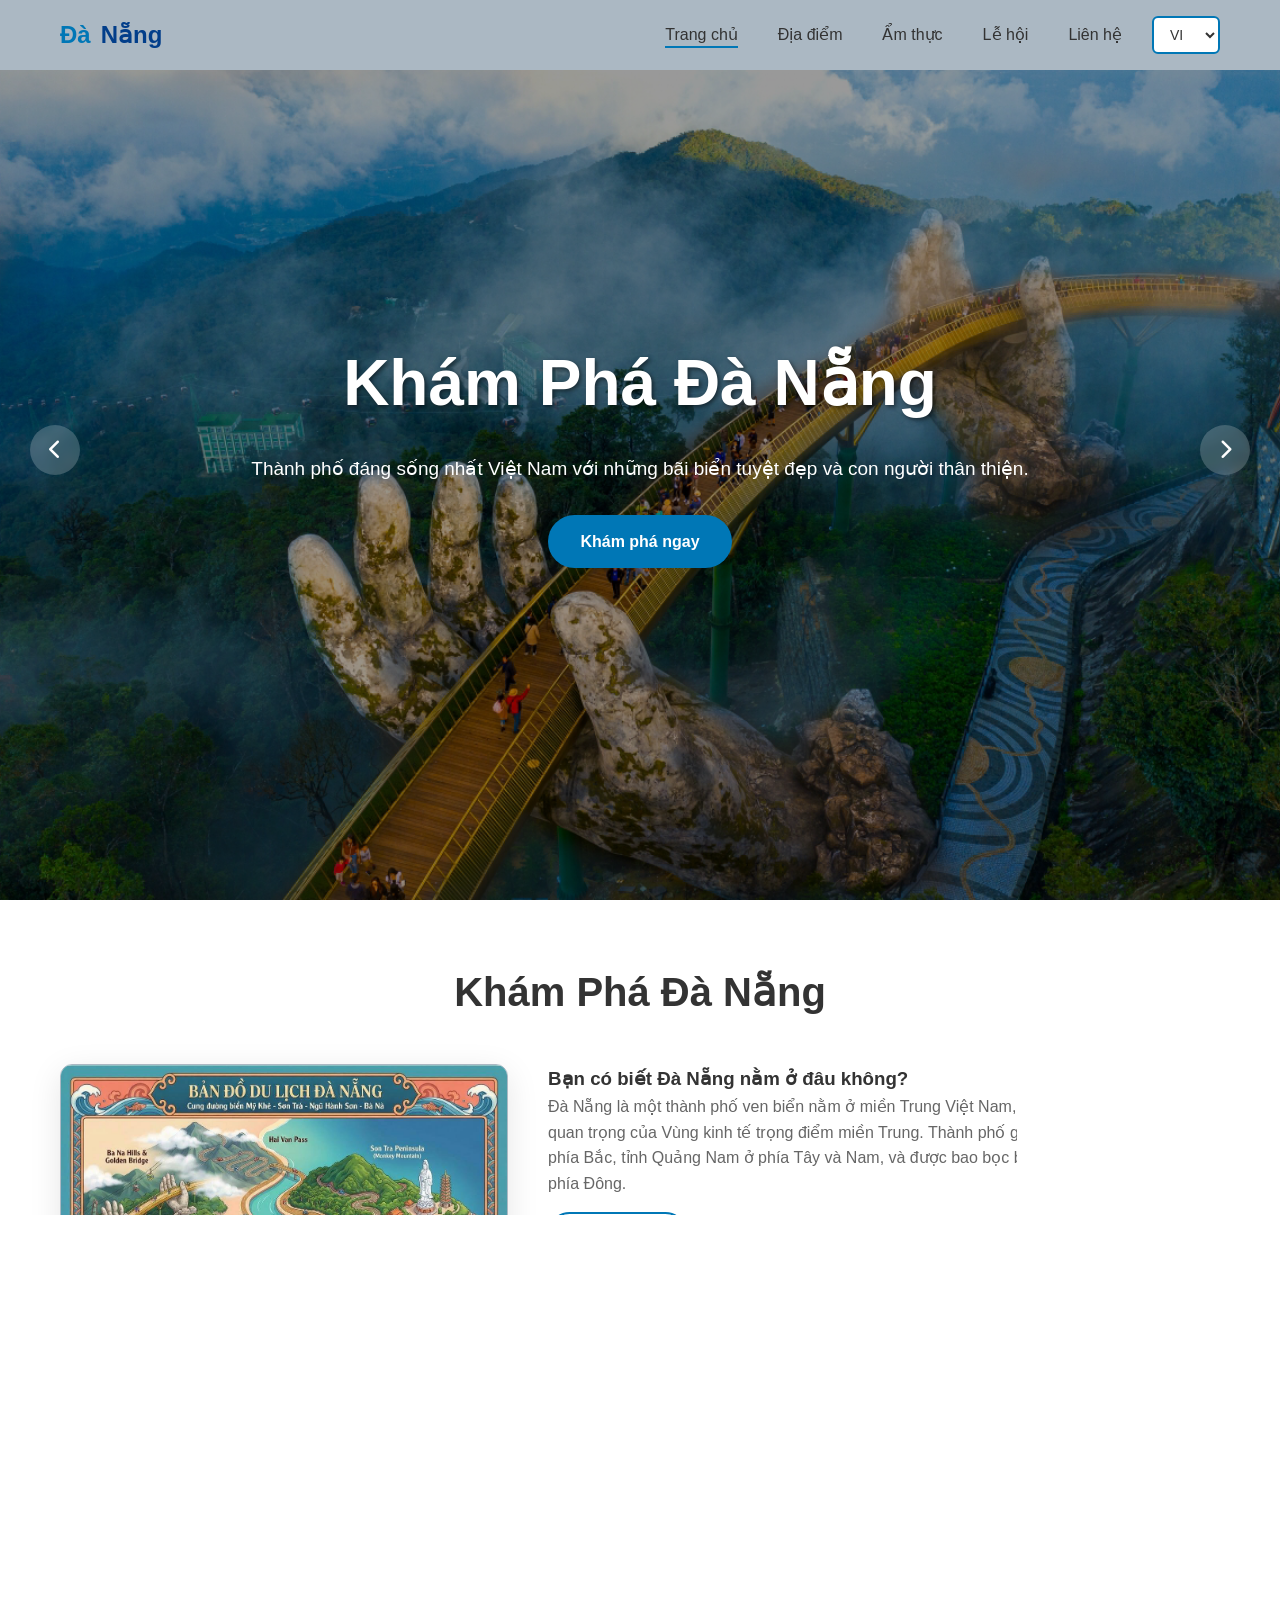
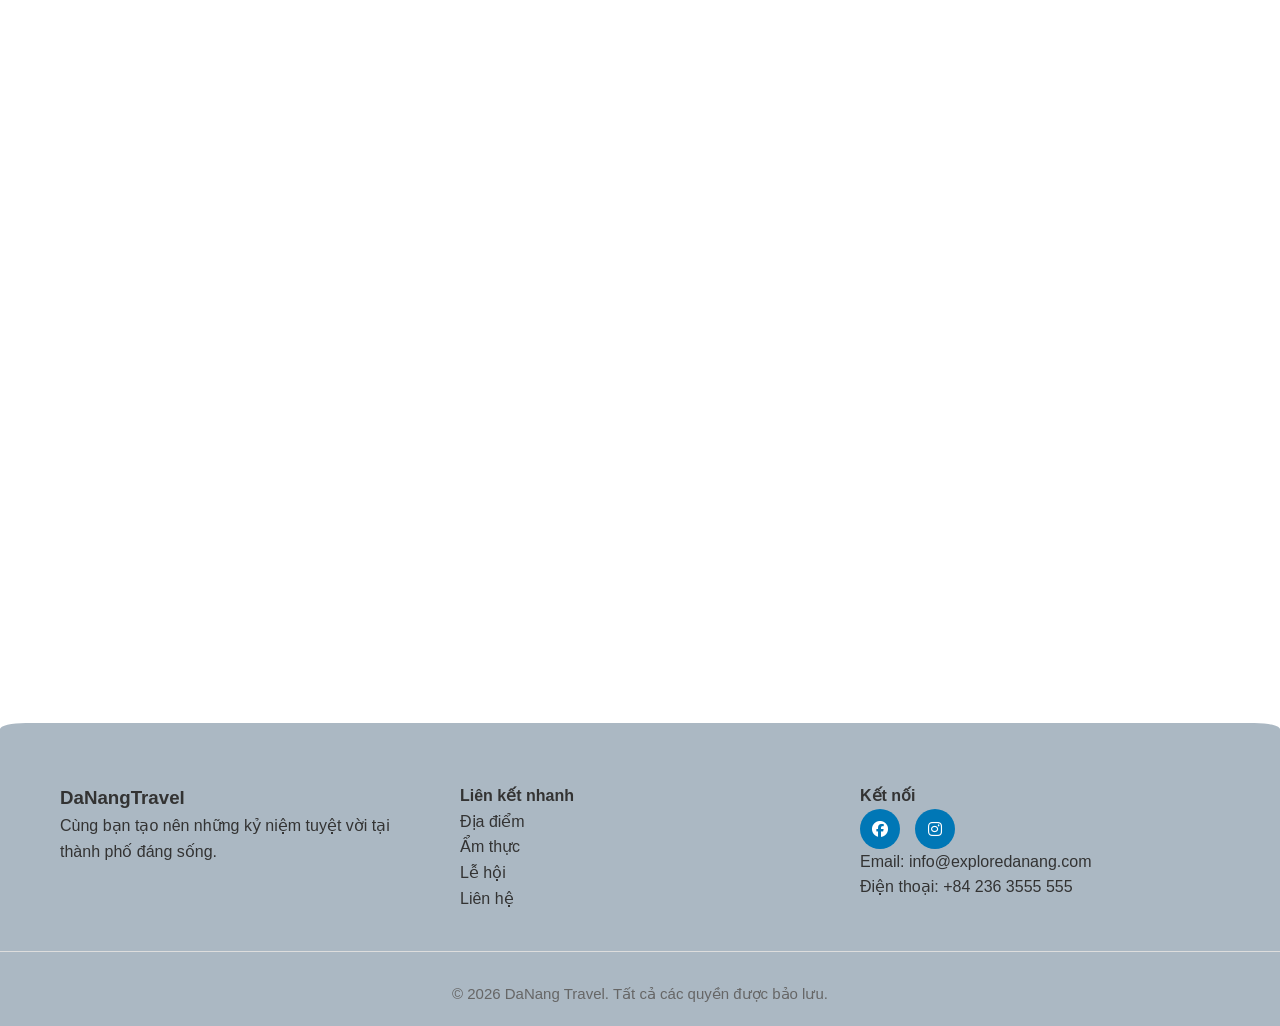
==== commit db53fc40: "Update" ====
--- a/index.html
+++ b/index.html
@@ -18,8 +18,9 @@
 
     <header class="header" id="header">
         <nav class="navbar container">
-            <a href="index.html" class="logo">
-                <img src="images/logo.png" alt="Logo">
+            <a href="index.html" class="nav-logo">
+                <span class="logo-da">Đà</span>
+                <span class="logo-nang">Nẵng</span>
             </a>
             
             <div class="nav-menu" id="nav-menu">
@@ -47,7 +48,7 @@
     <main>
         <section class="hero">
             <div class="slider" id="hero-slider">
-                <div class="slide active" style="background-image: url('images/destinations/cau-vang.png');">
+                <div class="slide active" style="background-image: url('images/home/silder1.png');">
                     <div class="hero-content">
                         <h1 data-i18n="hero_title">Khám Phá Đà Nẵng</h1>
                         <p data-i18n="hero_desc">Thành phố đáng sống nhất Việt Nam với những bãi biển tuyệt đẹp và con người thân thiện.</p>
@@ -55,10 +56,10 @@
                     </div>
                 </div>
 
-                <div class="slide" style="background-image: url('images/destinations/Quang-canh-bien-My-Khe.png');">
+                <div class="slide" style="background-image: url('images/home/silder2.jpg');">
                     <div class="hero-content">
-                        <h1 data-i18n="hero_title_2">Biển Xanh Cát Trắng</h1>
-                        <p data-i18n="hero_desc_2">Sở hữu những bãi biển quyến rũ nhất hành tinh do Forbes bình chọn.</p>
+                        <h1 data-i18n="hero_title_2">Ẩm Thực Phong Phú</h1>
+                        <p data-i18n="hero_desc_2">Thưởng thức những món ăn đặc sản của miền Trung với hương vị độc đáo.</p>
                         <a href="pages/destinations.html" class="btn btn-primary" data-i18n="explore_now">Khám phá ngay</a>
                     </div>
                 </div>
@@ -70,6 +71,57 @@
             </div>
         </section>
 
+        <section class="danang-section fade-in" id="danang">
+            <div class="container">
+                <h2 class="section-title" data-i18n="danang_title">Khám Phá Đà Nẵng</h2>
+                <div class="map-grid">
+                    <div class="map-image-wrapper">
+                        <img src="images/contacts/maps.jpg" alt="Cảnh quan Đà Nẵng" loading="lazy">
+                    </div>
+                    
+                    <div class="map-content">
+                        <h3 data-i18n="danang_heading">Bạn có biết Đà Nẵng nằm ở đâu không?</h3>
+                        <p data-i18n="danang_desc_1">Đà Nẵng là một thành phố ven biển nằm ở miền Trung Việt Nam, đóng vai trò là hạt nhân quan trọng của Vùng kinh tế trọng điểm miền Trung. Thành phố giáp tỉnh Thừa Thiên Huế ở phía Bắc, tỉnh Quảng Nam ở phía Tây và Nam, và được bao bọc bởi Biển Đông rộng lớn ở phía Đông.</p>
+                        
+                        <div id="danang-more" class="expand-content hidden">
+                            <p data-i18n="danang_desc_2">Với đường bờ biển dài khoảng 92 km, Đà Nẵng nổi tiếng với những bãi biển cát trắng miên man, tiêu biểu là bãi biển Mỹ Khê – từng được tạp chí Forbes vinh danh là một trong những bãi biển quyến rũ nhất hành tinh.</p>
+                            <p data-i18n="danang_desc_3">Địa hình thành phố vô cùng đa dạng, hòa quyện giữa núi, sông, đồng bằng và biển cả. Nơi đây sở hữu bán đảo Sơn Trà vươn mình ra biển và danh thắng Ngũ Hành Sơn mang đậm giá trị văn hóa tâm linh.</p>
+                            <p data-i18n="danang_desc_4">Về mặt hành chính, Đà Nẵng hiện được chia thành 8 đơn vị hành chính cấp huyện, bao gồm 6 quận nội thành và 2 huyện ngoại thành. Nơi đây luôn tự hào với danh xưng "Thành phố đáng sống nhất Việt Nam" nhờ môi trường trong lành và con người thân thiện.</p>
+                        </div>
+                        
+                        <button class="btn btn-outline expand-toggle" data-target="danang-more" data-i18n="read_more">Xem thêm</button>
+                        
+                        <div class="fact-cards">
+                            <div class="fact-card">
+                                <div class="fact-number">1.285</div>
+                                <div class="fact-label" data-i18n="fact_area_dn">Tổng diện tích km²</div>
+                            </div>
+                            <div class="fact-card">
+                                <div class="fact-number">~1,2 M</div>
+                                <div class="fact-label" data-i18n="fact_pop_dn">Dân số hiện tại</div>
+                            </div>
+                            <div class="fact-card">
+                                <div class="fact-number">92</div>
+                                <div class="fact-label" data-i18n="fact_coast_dn">Đường bờ biển km</div>
+                            </div>
+                            <div class="fact-card">
+                                <div class="fact-number">8</div>
+                                <div class="fact-label" data-i18n="fact_districts">Quận và Huyện</div>
+                            </div>
+                            <div class="fact-card">
+                                <div class="fact-number">6+</div>
+                                <div class="fact-label" data-i18n="fact_bridges">Cây cầu bắc qua sông Hàn</div>
+                            </div>
+                            <div class="fact-card">
+                                <div class="fact-number">Top 1</div>
+                                <div class="fact-label" data-i18n="fact_livable">Thành phố đáng sống</div>
+                            </div>
+                        </div>
+                    </div>
+                </div>
+            </div>
+        </section>
+
         <section class="intro container fade-in">
             <h2 class="section-title" data-i18n="why_danang">Vì sao chọn Đà Nẵng?</h2>
             <div class="features-grid">
@@ -77,8 +129,8 @@
                 <a href="pages/destinations.html" target="_blank">
                 <div class="feature-card">
                     <i class="fa-solid fa-umbrella-beach"></i>
-                    <h3 data-i18n="beautiful_des">Địa điểm du lịch nổi tiếng</h3>
-                    <p data-i18n="des_desc">Khám phá những địa điểm du lịch nổi tiếng và hấp dẫn tại Đà Nẵng.</p>
+                    <h3 data-i18n="beautiful_beach">Địa điểm du lịch nổi tiếng</h3>
+                    <p data-i18n="beach_desc">Khám phá những địa điểm du lịch nổi tiếng và hấp dẫn tại Đà Nẵng.</p>
                 </div>
                 </a>
                 <a href="pages/cuisine.html" target="_blank">
@@ -102,7 +154,7 @@
     <footer class="footer">
         <div class="container footer-content">
             <div class="footer-col">
-                <h3>Da Nang <span>Travel</span></h3>
+                <h3>DaNang<span>Travel</span></h3>
                 <p data-i18n="footer_desc">Cùng bạn tạo nên những kỷ niệm tuyệt vời tại thành phố đáng sống.</p>
             </div>
             <div class="footer-col">
@@ -127,7 +179,7 @@
             </div>
         </div>
         <div class="footer-bottom">
-            <p data-i18n="all_rights">&copy; 2026 Da Nang Travel. Tất cả các quyền được bảo lưu.</p>
+            <p data-i18n="all_rights">&copy; 2026 DaNangTravel. Tất cả các quyền được bảo lưu.</p>
         </div>
     </footer>
 
--- a/css/style.css
+++ b/css/style.css
@@ -1,5 +1,6 @@
 :root {
     --primary-color: #0077b6;
+    --primary-dark: #023e8a;
     --secondary-color: #ffd166;
     --text-dark: #333;
     --text-light: #666;
@@ -103,14 +104,22 @@
     align-items: center;
     height: 70px;
 }
-.logo {
+.nav-logo {
     display: flex;
     align-items: center;
+    gap: 10px;
+    font-family: 'Playfair Display', 'Georgia', serif;
     font-size: 24px;
-}
-.logo img {
-    height: 90px;
-    width: auto;
+    font-weight: 700;
+    color: var(--primary-dark);
+}
+
+.nav-logo .logo-da {
+    color: var(--primary-color);
+}
+
+.nav-logo .logo-nang {
+    color: var(--primary-dark);
 }
 .nav-menu {
     display: flex;
@@ -119,7 +128,7 @@
 }
 .nav-list {
     display: flex;
-    gap: 20px;
+    gap: 40px;
 }
 .nav-link {
     font-weight: 500;
@@ -229,6 +238,124 @@
     font-size: 19px;
     margin-bottom: 30px;
 }
+
+.slider-controls {
+  position: absolute;
+  top: 50%;
+  left: 0;
+  width: 100%;
+  display: flex;
+  justify-content: space-between;
+  transform: translateY(-50%);
+  z-index: 20;
+  padding: 0 30px;
+  pointer-events: none;
+}
+
+.slider-controls button {
+  background-color: rgba(255, 255, 255, 0.2);
+  color: #fff;
+  border: none;
+  width: 50px;
+  height: 50px;
+  border-radius: 50%;
+  font-size: 20px;
+  cursor: pointer;
+  pointer-events: auto;
+  transition: var(--transition);
+  display: flex;
+  justify-content: center;
+  align-items: center;
+  backdrop-filter: blur(5px);
+}
+
+.slider-controls button:hover {
+  background-color: var(--primary-color);
+  color: #fff;
+  transform: scale(1.1);
+}
+
+.map-section {
+    padding: 80px 0;
+}
+
+.map-grid {
+    display: grid;
+    grid-template-columns: 0.4fr 0.6fr;
+    gap: 40px;
+    align-items: start;
+}
+
+.map-image-wrapper {
+    position: relative;
+}
+
+.map-image-wrapper img {
+    width: 100%;
+    max-height: 600px;
+    object-fit: contain;
+    border-radius: var(--radius);
+    box-shadow: 0 8px 32px rgba(0,0,0,0.1);
+    border: 1px solid var(--bg-gray-100);
+}
+
+.map-source {
+    font-size: 0.75rem;
+    color: var(--text-light);
+    margin-top: 8px;
+    line-height: 1.5;
+}
+
+.map-source a {
+    color: var(--primary-color);
+    text-decoration: underline;
+}
+
+.map-content h2 {
+    font-size: 1.8rem;
+    margin-bottom: 20px;
+}
+
+.map-content p {
+    margin-bottom: 16px;
+    color: var(--text-light);
+}
+
+.fact-cards {
+    display: grid;
+    grid-template-columns: 1fr 1fr;
+    gap: 16px;
+    margin-top: 32px;
+}
+
+.fact-card {
+    background: var(--bg-light);
+    border: 2px solid var(--bg-gray-100);
+    border-radius: var(--radius);
+    padding: 20px;
+    transition: var(--transition);
+}
+
+.fact-card:hover {
+    box-shadow: 0 2px 16px rgba(0,0,0,0.06);
+    transform: translateY(-2px);
+    cursor: pointer;
+}
+
+.fact-card .fact-number {
+    /* font-family: 'Playfair Display', 'Georgia', serif; */
+    font-size: 1.6rem;
+    font-weight: 700;
+    color: var(--primary-dark);
+    margin-bottom: 4px;
+}
+
+.fact-card .fact-label {
+    font-size: 0.82rem;
+    color: var(--text-light);
+    font-weight: 500;
+}
+
 .btn {
     padding: 12px 30px;
     border-radius: 30px;
@@ -502,11 +629,13 @@
 .form-group input,
 .form-group textarea,
 .newsletter-input input {
+    width: 100%;
     padding: 12px;
     border: 1px solid #ddd;
     border-radius: 8px;
     font-size: 14px;
     transition: var(--transition);
+    font-family: inherit;
 }
 .newsletter-input input {
     flex: 1;
@@ -685,81 +814,65 @@
 .festival-card h3 {
     color: #8e44ad;
 }
+/* --- CĂN CHỈNH FORM LIÊN HỆ --- */
+
+/* 1. Bao bọc ngoài cùng: Ép tất cả ra giữa màn hình */
 .contact-container {
-    display: grid;
-    grid-template-columns: 1fr 1fr;
-    gap: 50px;
-    align-items: start;
-}
-.contact-form-wrapper h2,
-.contact-info-wrapper h2 {
-    font-size: 24px;
+    display: flex;
+    justify-content: center;
+    align-items: center;
+    width: 100%;
+}
+
+/* 2. Khung chứa form: Giới hạn độ rộng tối đa để form không bị bành trướng */
+.contact-form-wrapper {
+    width: 100%;
+    max-width: 800px; /* Thu nhỏ lại 800px nhìn form sẽ sang trọng hơn */
+    margin: 0 auto;
+}
+
+/* 3. Tiêu đề form */
+.contact-form-wrapper h2 {
+    text-align: center;
+    font-size: 28px; /* Tăng kích thước chữ lên một chút */
     margin-bottom: 30px;
     color: var(--text-dark);
 }
+
+/* 4. Khối nền xám: Tạo chiều sâu và ép nội dung (input) ra giữa */
 .contact-form {
     background: var(--bg-gray);
-    padding: 30px;
+    padding: 50px 30px; /* Thêm đệm 2 bên để trên điện thoại không sát mép */
     border-radius: var(--radius);
-}
+    box-shadow: 0 10px 30px rgba(0, 0, 0, 0.05); /* Thêm bóng đổ nhẹ giúp form nổi bật khỏi nền trắng */
+    display: flex;
+    flex-direction: column;
+    align-items: center; /* Trọng tâm: Gom các thẻ con ra giữa */
+}
+
+/* 5. Cấu trúc các ô nhập liệu */
 .form-group {
-    margin-bottom: 20px;
-}
+    width: 100%;
+    max-width: 500px; /* Ô điền chữ chỉ rộng tối đa 500px, phần còn lại là nền xám */
+    margin-bottom: 25px;
+}
+
+/* 6. Chữ tiêu đề trên mỗi ô nhập liệu (Họ tên, Email...) */
 .form-group label {
     display: block;
     margin-bottom: 8px;
-    font-weight: 500;
-    color: var(--text-dark);
-}
+    font-weight: 600; /* In đậm nhẹ chữ để dễ đọc hơn */
+    color: var(--text-dark);
+    text-align: left; /* Đảm bảo nhãn vẫn canh trái so với ô nhập */
+}
+
+/* 7. Căn giữa và đồng bộ nút Gửi */
 .contact-form .btn {
     width: 100%;
-    margin-top: 10px;
-}
-.info-section {
-    margin-bottom: 40px;
-}
-.info-section h2 {
-    font-size: 18px;
-    margin-bottom: 20px;
-}
-.contact-item {
-    display: flex;
-    gap: 15px;
-    margin-bottom: 20px;
-}
-.contact-item i {
-    font-size: 24px;
-    color: var(--primary-color);
-    width: 30px;
-    text-align: center;
-    margin-top: 5px;
-}
-.contact-item div p {
-    margin: 0;
-    padding: 0;
-}
-.contact-item div p:first-child {
-    font-weight: 500;
-    color: var(--text-dark);
-}
-.contact-item div p:last-child {
-    color: var(--text-light);
-    font-size: 14px;
-}
-.map-placeholder {
-    background: var(--bg-gray);
-    border-radius: var(--radius);
-    aspect-ratio: 1/1;
-    display: flex;
-    justify-content: center;
-    align-items: center;
-    overflow: hidden;
-    margin-bottom: 20px;
-}
-.map-placeholder img {
-    width: 100%;
-    height: 100%;
-    object-fit: cover;
+    max-width: 500px;
+    margin-top: 15px;
+    padding: 14px; /* Nút Gửi to ra một chút để click dễ hơn */
+    font-size: 16px;
 }
 
 @media (max-width: 768px) {
@@ -790,7 +903,7 @@
     .festival-hero h1 {
         font-size: 36px;
     }
-    .contact-container,
+
     .cuisine-grid,
     .destinations-grid,
     .festival-timeline {
--- a/css/responsive.css
+++ b/css/responsive.css
@@ -1,6 +1,9 @@
 @media (max-width: 992px) {
     .hero-content h1 {
         font-size: 3rem;
+    }
+    .fact-cards {
+        grid-template-columns: 1fr 1fr;
     }
 }
 
@@ -44,4 +47,8 @@
         padding: 10px;
         font-size: 16px;
     }
+
+    .fact-cards {
+        grid-template-columns: 1fr;
+    }
 }
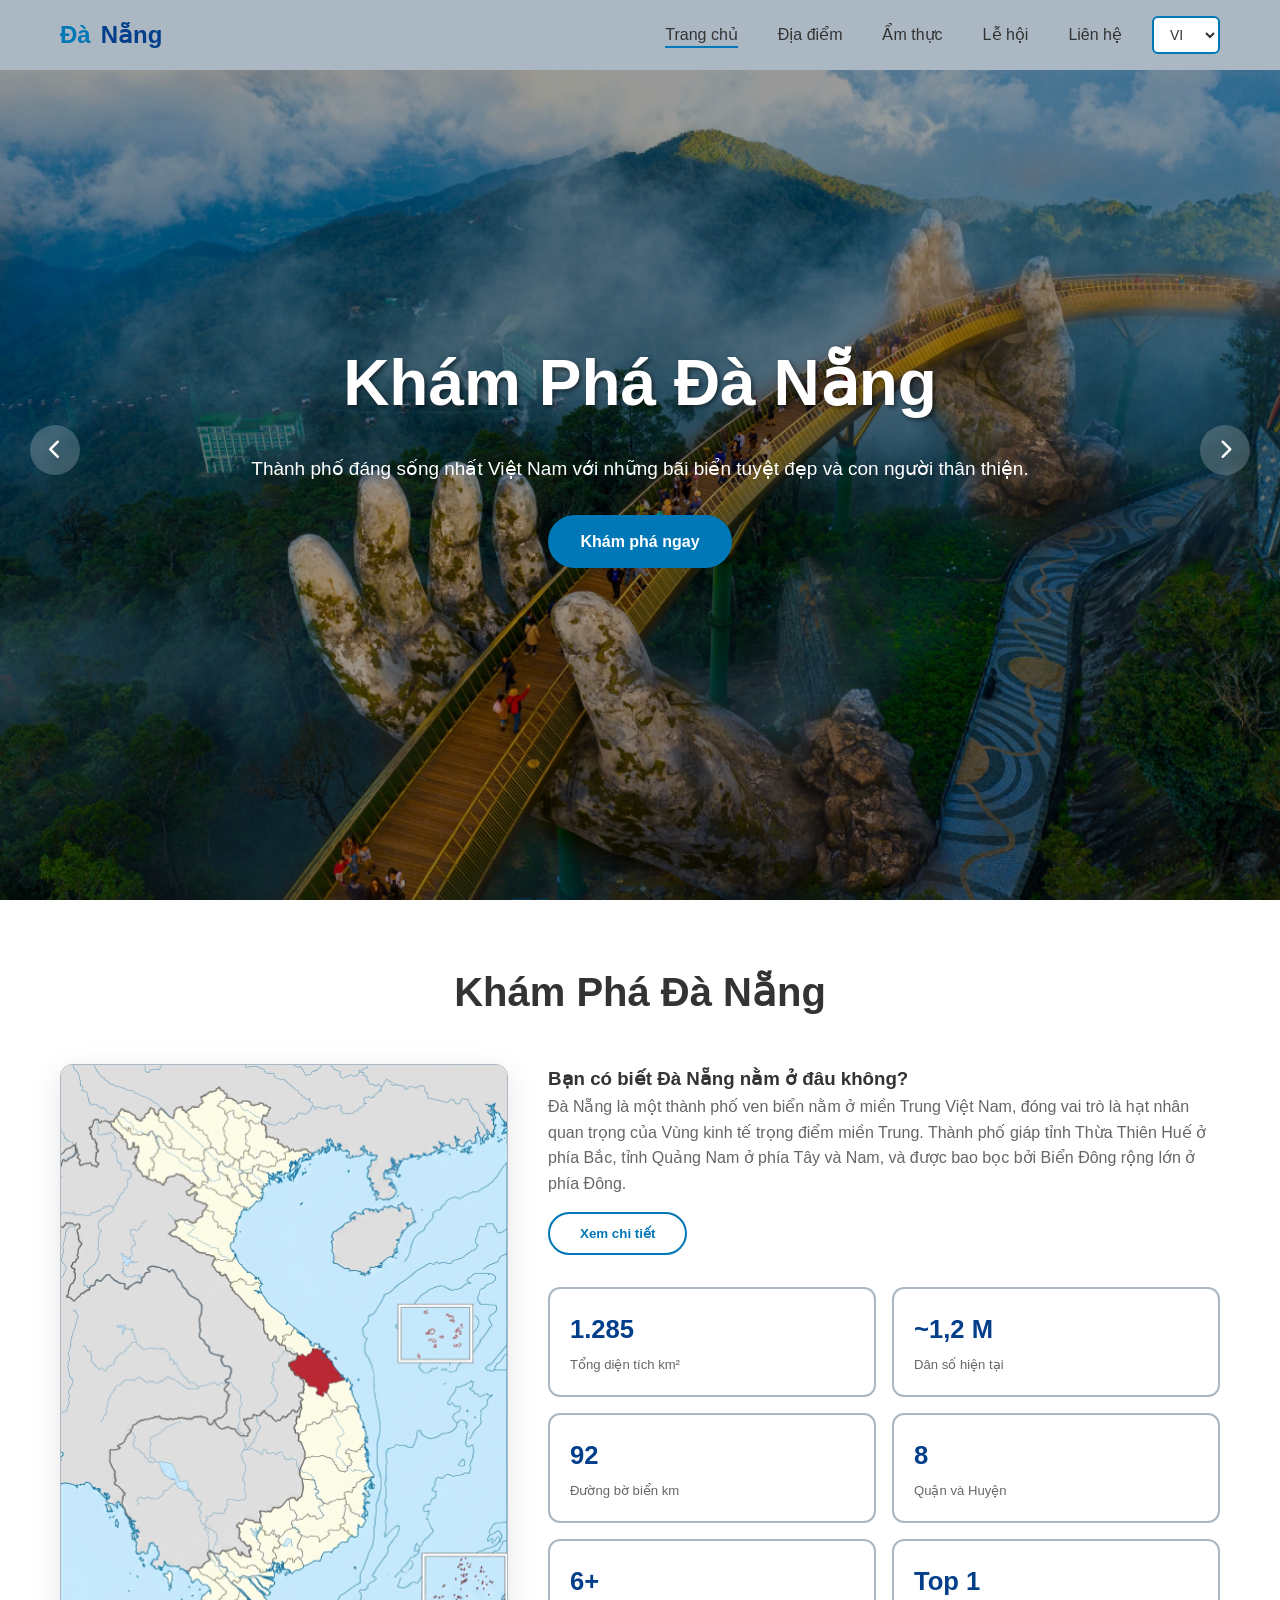
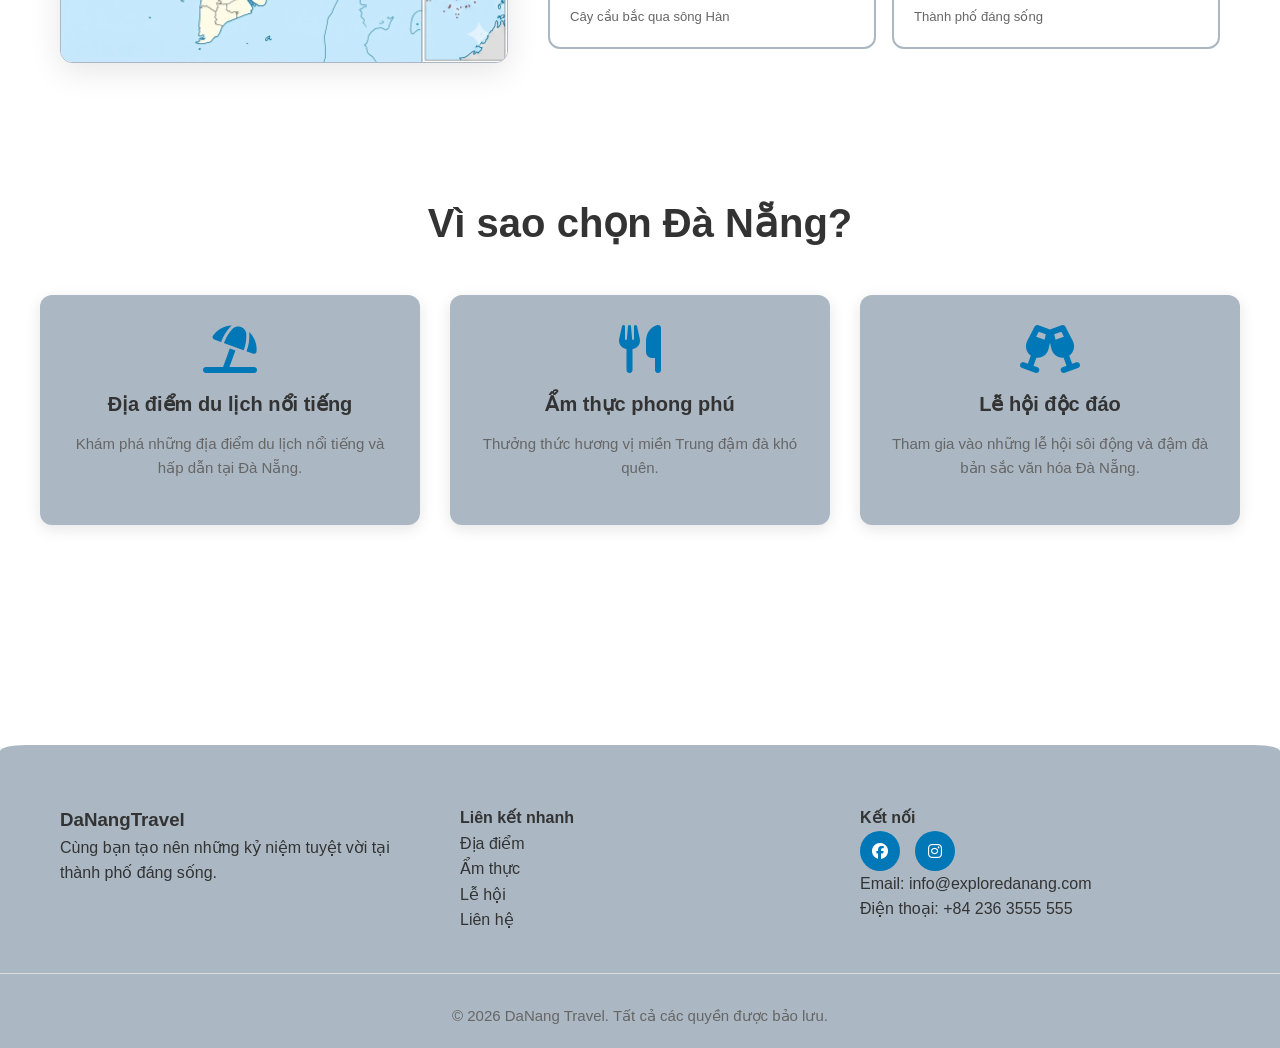
==== commit b0079b9c: "Update funcion" ====
--- a/index.html
+++ b/index.html
@@ -52,7 +52,7 @@
                     <div class="hero-content">
                         <h1 data-i18n="hero_title">Khám Phá Đà Nẵng</h1>
                         <p data-i18n="hero_desc">Thành phố đáng sống nhất Việt Nam với những bãi biển tuyệt đẹp và con người thân thiện.</p>
-                        <a href="pages/destinations.html" class="btn btn-primary" data-i18n="explore_now">Khám phá ngay</a>
+                        <a href="pages/destinations.html" class="btn btn-primary" data-i18n="explore_now" target="_blank">Khám phá ngay</a>
                     </div>
                 </div>
 
@@ -60,7 +60,15 @@
                     <div class="hero-content">
                         <h1 data-i18n="hero_title_2">Ẩm Thực Phong Phú</h1>
                         <p data-i18n="hero_desc_2">Thưởng thức những món ăn đặc sản của miền Trung với hương vị độc đáo.</p>
-                        <a href="pages/destinations.html" class="btn btn-primary" data-i18n="explore_now">Khám phá ngay</a>
+                        <a href="pages/cuisine.html" class="btn btn-primary" data-i18n="explore_now" target="_blank">Khám phá ngay</a>
+                    </div>
+                </div>
+
+                <div class="slide" style="background-image: url('images/home/silder3.jpg');">
+                    <div class="hero-content">
+                        <h1 data-i18n="hero_title_3">Lễ Hội Đặc Sắc</h1>
+                        <p data-i18n="hero_desc_3">Trải nghiệm những lễ hội truyền thống của Đà Nẵng với không khí sôi động và đầy màu sắc.</p>
+                        <a href="pages/festival.html" class="btn btn-primary" data-i18n="explore_now" target="_blank">Khám phá ngay</a>
                     </div>
                 </div>
             </div>
@@ -76,7 +84,7 @@
                 <h2 class="section-title" data-i18n="danang_title">Khám Phá Đà Nẵng</h2>
                 <div class="map-grid">
                     <div class="map-image-wrapper">
-                        <img src="images/contacts/maps.jpg" alt="Cảnh quan Đà Nẵng" loading="lazy">
+                        <img src="images/home/maps.png" alt="Bản đồ Đà Nẵng" loading="lazy">
                     </div>
                     
                     <div class="map-content">
@@ -187,5 +195,6 @@
 
     <script src="js/main.js"></script>
     <script src="js/slider.js"></script>
+
 </body>
 </html>
--- a/css/style.css
+++ b/css/style.css
@@ -628,6 +628,7 @@
 }
 .form-group input,
 .form-group textarea,
+.form-group select,
 .newsletter-input input {
     width: 100%;
     padding: 12px;
@@ -644,6 +645,7 @@
 }
 .form-group input:focus,
 .form-group textarea:focus,
+.form-group select:focus,
 .newsletter-input input:focus {
     outline: none;
     border-color: var(--primary-color);
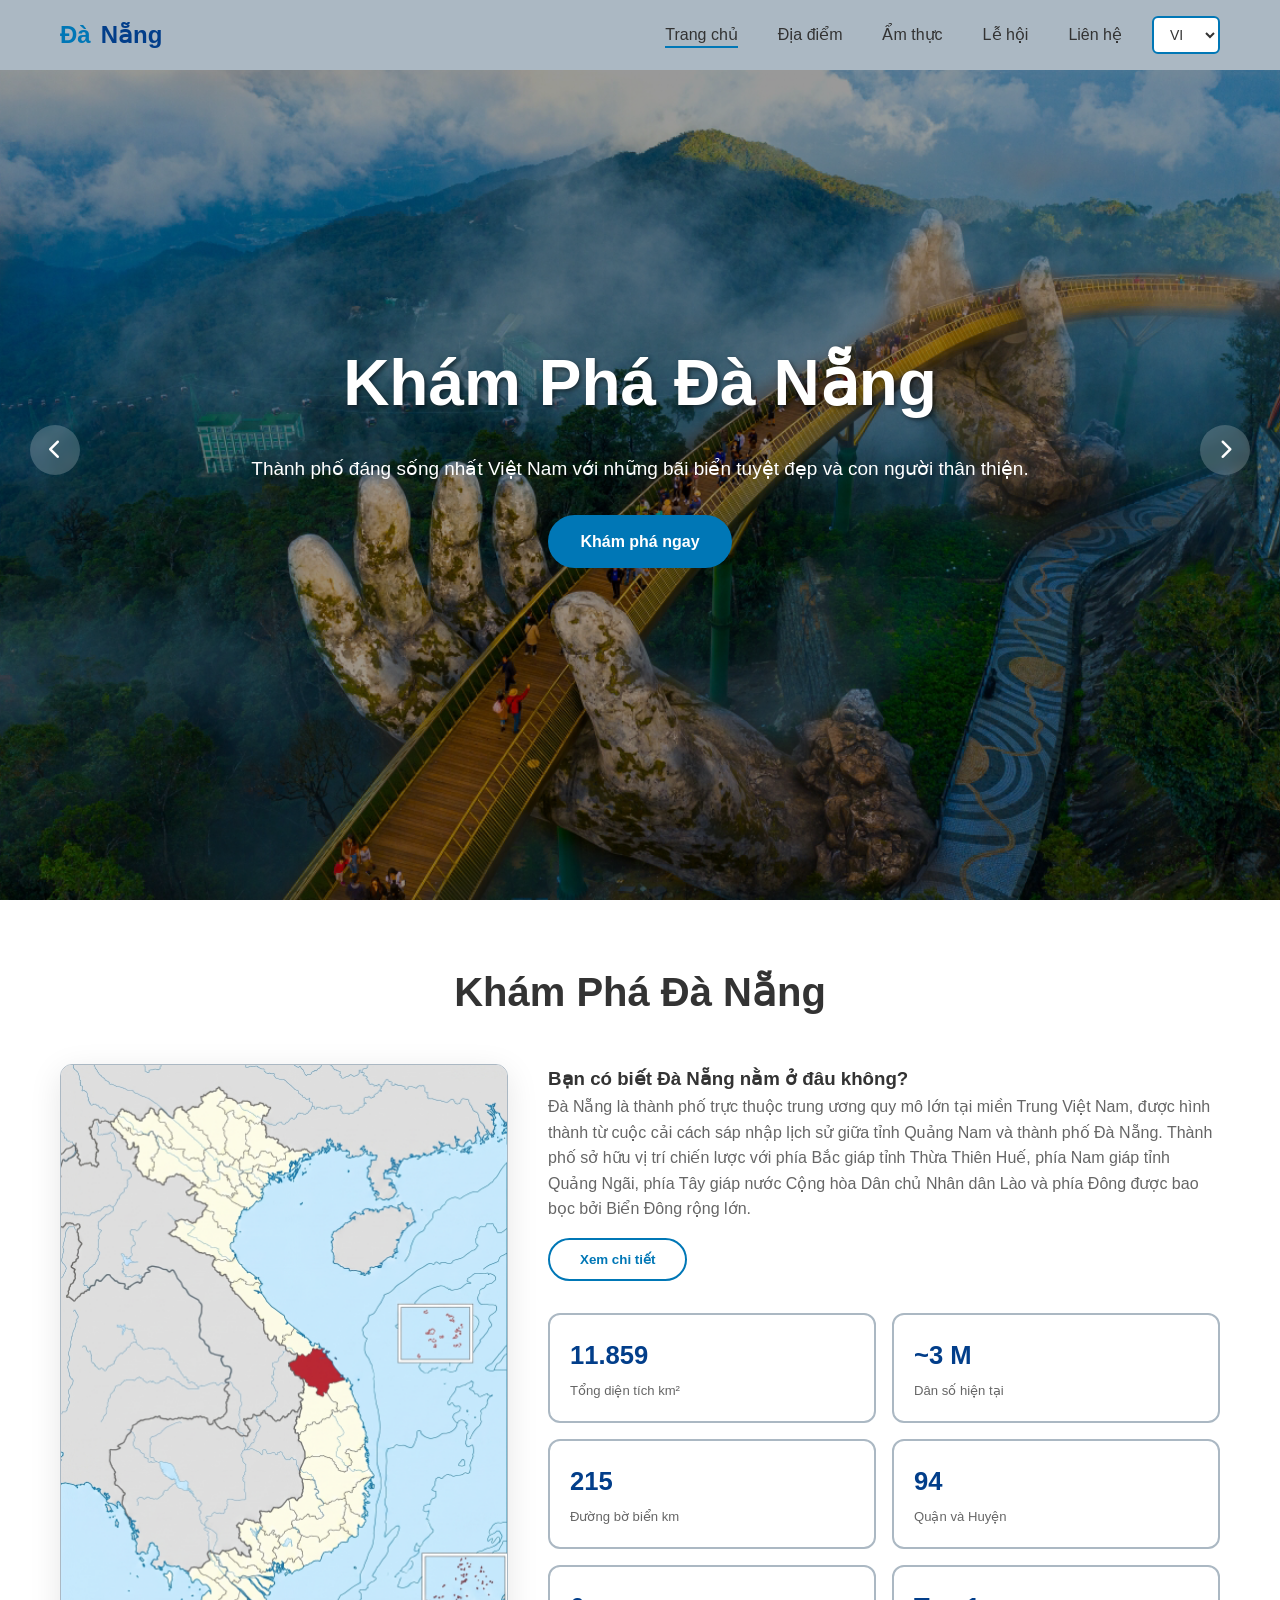
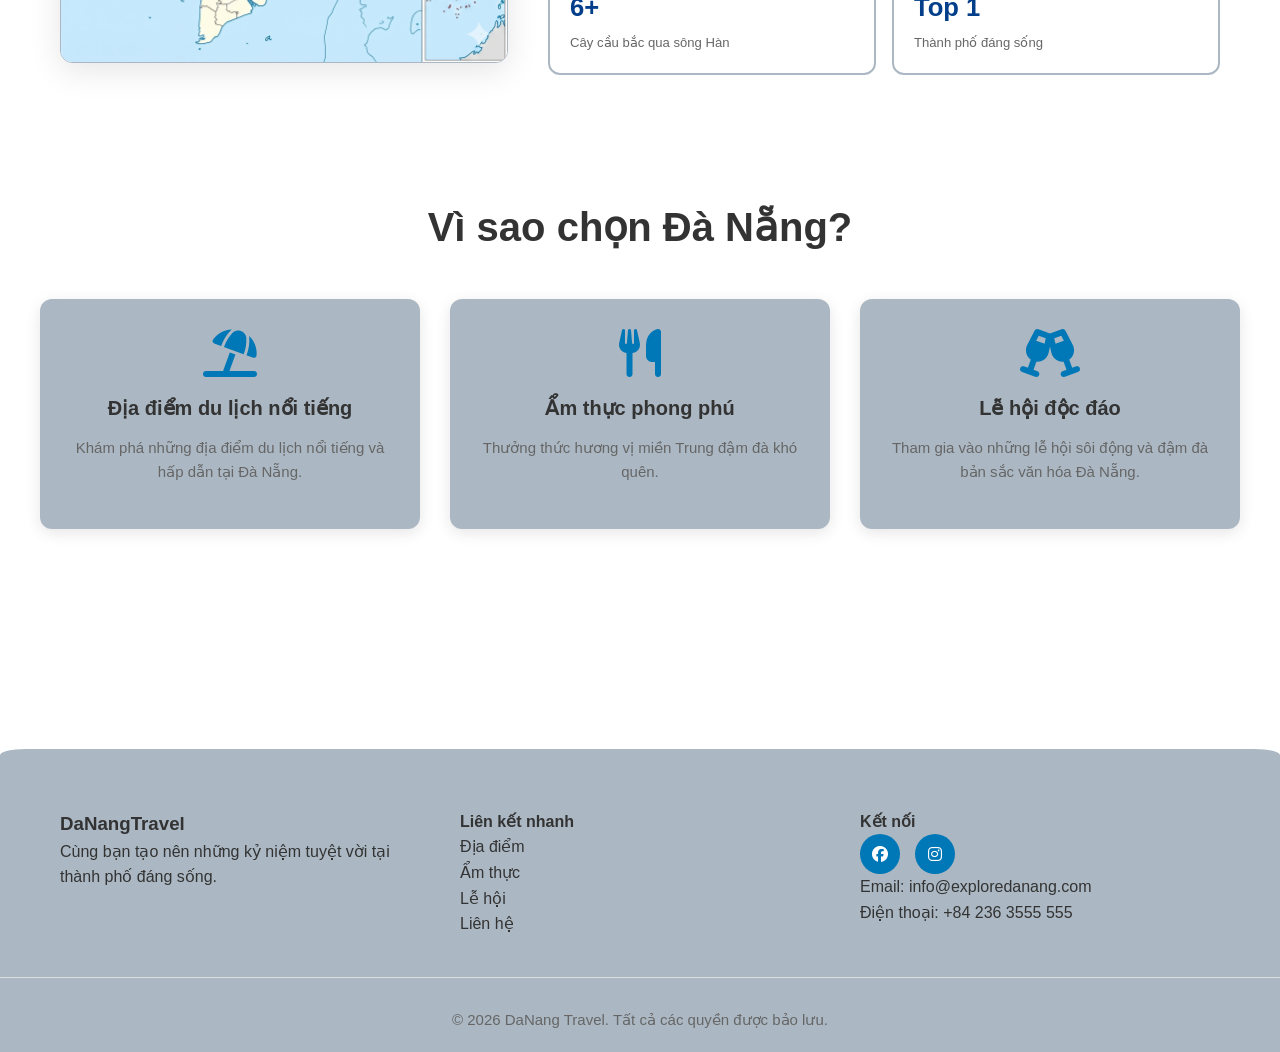
==== commit 75fa9e3c: "V2" ====
--- a/index.html
+++ b/index.html
@@ -89,32 +89,31 @@
                     
                     <div class="map-content">
                         <h3 data-i18n="danang_heading">Bạn có biết Đà Nẵng nằm ở đâu không?</h3>
-                        <p data-i18n="danang_desc_1">Đà Nẵng là một thành phố ven biển nằm ở miền Trung Việt Nam, đóng vai trò là hạt nhân quan trọng của Vùng kinh tế trọng điểm miền Trung. Thành phố giáp tỉnh Thừa Thiên Huế ở phía Bắc, tỉnh Quảng Nam ở phía Tây và Nam, và được bao bọc bởi Biển Đông rộng lớn ở phía Đông.</p>
-                        
+                        <p data-i18n="danang_desc_1">Đà Nẵng là thành phố trực thuộc trung ương quy mô lớn tại miền Trung Việt Nam, được hình thành từ cuộc cải cách sáp nhập lịch sử giữa tỉnh Quảng Nam và thành phố Đà Nẵng. Thành phố sở hữu vị trí chiến lược với phía Bắc giáp tỉnh Thừa Thiên Huế, phía Nam giáp tỉnh Quảng Ngãi, phía Tây giáp nước Cộng hòa Dân chủ Nhân dân Lào và phía Đông được bao bọc bởi Biển Đông rộng lớn.</p>
+
                         <div id="danang-more" class="expand-content hidden">
-                            <p data-i18n="danang_desc_2">Với đường bờ biển dài khoảng 92 km, Đà Nẵng nổi tiếng với những bãi biển cát trắng miên man, tiêu biểu là bãi biển Mỹ Khê – từng được tạp chí Forbes vinh danh là một trong những bãi biển quyến rũ nhất hành tinh.</p>
-                            <p data-i18n="danang_desc_3">Địa hình thành phố vô cùng đa dạng, hòa quyện giữa núi, sông, đồng bằng và biển cả. Nơi đây sở hữu bán đảo Sơn Trà vươn mình ra biển và danh thắng Ngũ Hành Sơn mang đậm giá trị văn hóa tâm linh.</p>
-                            <p data-i18n="danang_desc_4">Về mặt hành chính, Đà Nẵng hiện được chia thành 8 đơn vị hành chính cấp huyện, bao gồm 6 quận nội thành và 2 huyện ngoại thành. Nơi đây luôn tự hào với danh xưng "Thành phố đáng sống nhất Việt Nam" nhờ môi trường trong lành và con người thân thiện.</p>
-                        </div>
-                        
+                            <p data-i18n="danang_desc_2">Với diện tích tự nhiên mở rộng lên đến 11.867,18 km², Đà Nẵng nổi tiếng với những bãi biển cát trắng miên man dọc dải duyên hải, từ bãi biển Mỹ Khê quyến rũ bậc nhất hành tinh đến các vùng vịnh và bờ biển nguyên sơ trù phú trải dài.</p>
+                            <p data-i18n="danang_desc_3">Địa hình thành phố vô cùng đa dạng, hòa quyện giữa hệ thống núi cao hùng vĩ ở phía Tây, các vùng đồng bằng duyên hải rộng lớn, hệ thống sông ngòi dày đặc cùng các danh thắng nổi tiếng như bán đảo Sơn Trà, Ngũ Hành Sơn và cụm đảo Cù Lao Chàm mang đậm giá trị văn hóa sinh thái.</p>
+                            <p data-i18n="danang_desc_4">Về mặt hành chính, thành phố Đà Nẵng mới có quy mô dân số vượt trên 3 triệu người và được tổ chức tinh gọn với 94 đơn vị hành chính cấp xã trực thuộc, bao gồm 23 phường, 70 xã và 1 đặc khu Hoàng Sa, khẳng định mạnh mẽ vị thế một siêu đô thị văn minh, hiện đại và đáng sống.</p>
+                        </div>                        
                         <button class="btn btn-outline expand-toggle" data-target="danang-more" data-i18n="read_more">Xem thêm</button>
                         
                         <div class="fact-cards">
                             <div class="fact-card">
-                                <div class="fact-number">1.285</div>
+                                <div class="fact-number">11.859</div>
                                 <div class="fact-label" data-i18n="fact_area_dn">Tổng diện tích km²</div>
                             </div>
                             <div class="fact-card">
-                                <div class="fact-number">~1,2 M</div>
+                                <div class="fact-number">~3 M</div>
                                 <div class="fact-label" data-i18n="fact_pop_dn">Dân số hiện tại</div>
                             </div>
                             <div class="fact-card">
-                                <div class="fact-number">92</div>
+                                <div class="fact-number">215</div>
                                 <div class="fact-label" data-i18n="fact_coast_dn">Đường bờ biển km</div>
                             </div>
                             <div class="fact-card">
-                                <div class="fact-number">8</div>
-                                <div class="fact-label" data-i18n="fact_districts">Quận và Huyện</div>
+                                <div class="fact-number">94</div>
+                                <div class="fact-label" data-i18n="fact_districts">Đơn vị cấp xã</div>
                             </div>
                             <div class="fact-card">
                                 <div class="fact-number">6+</div>
